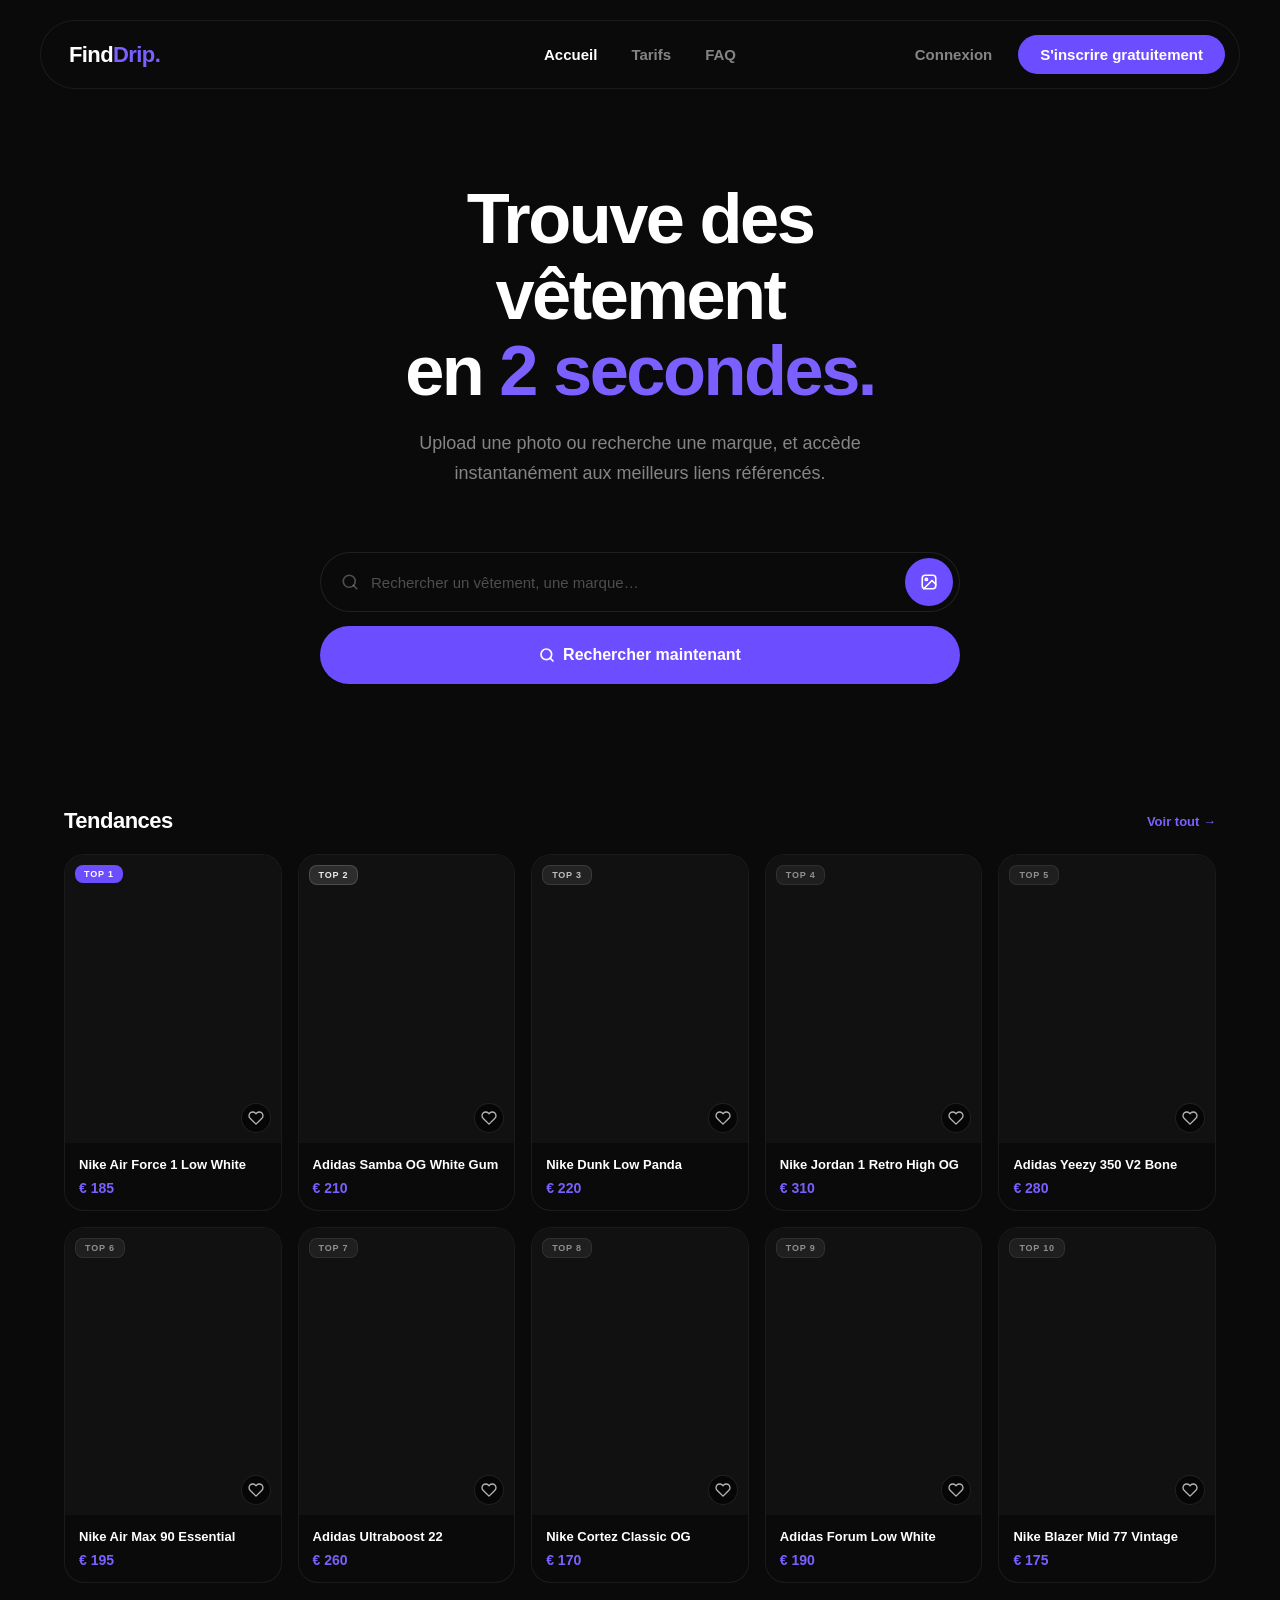
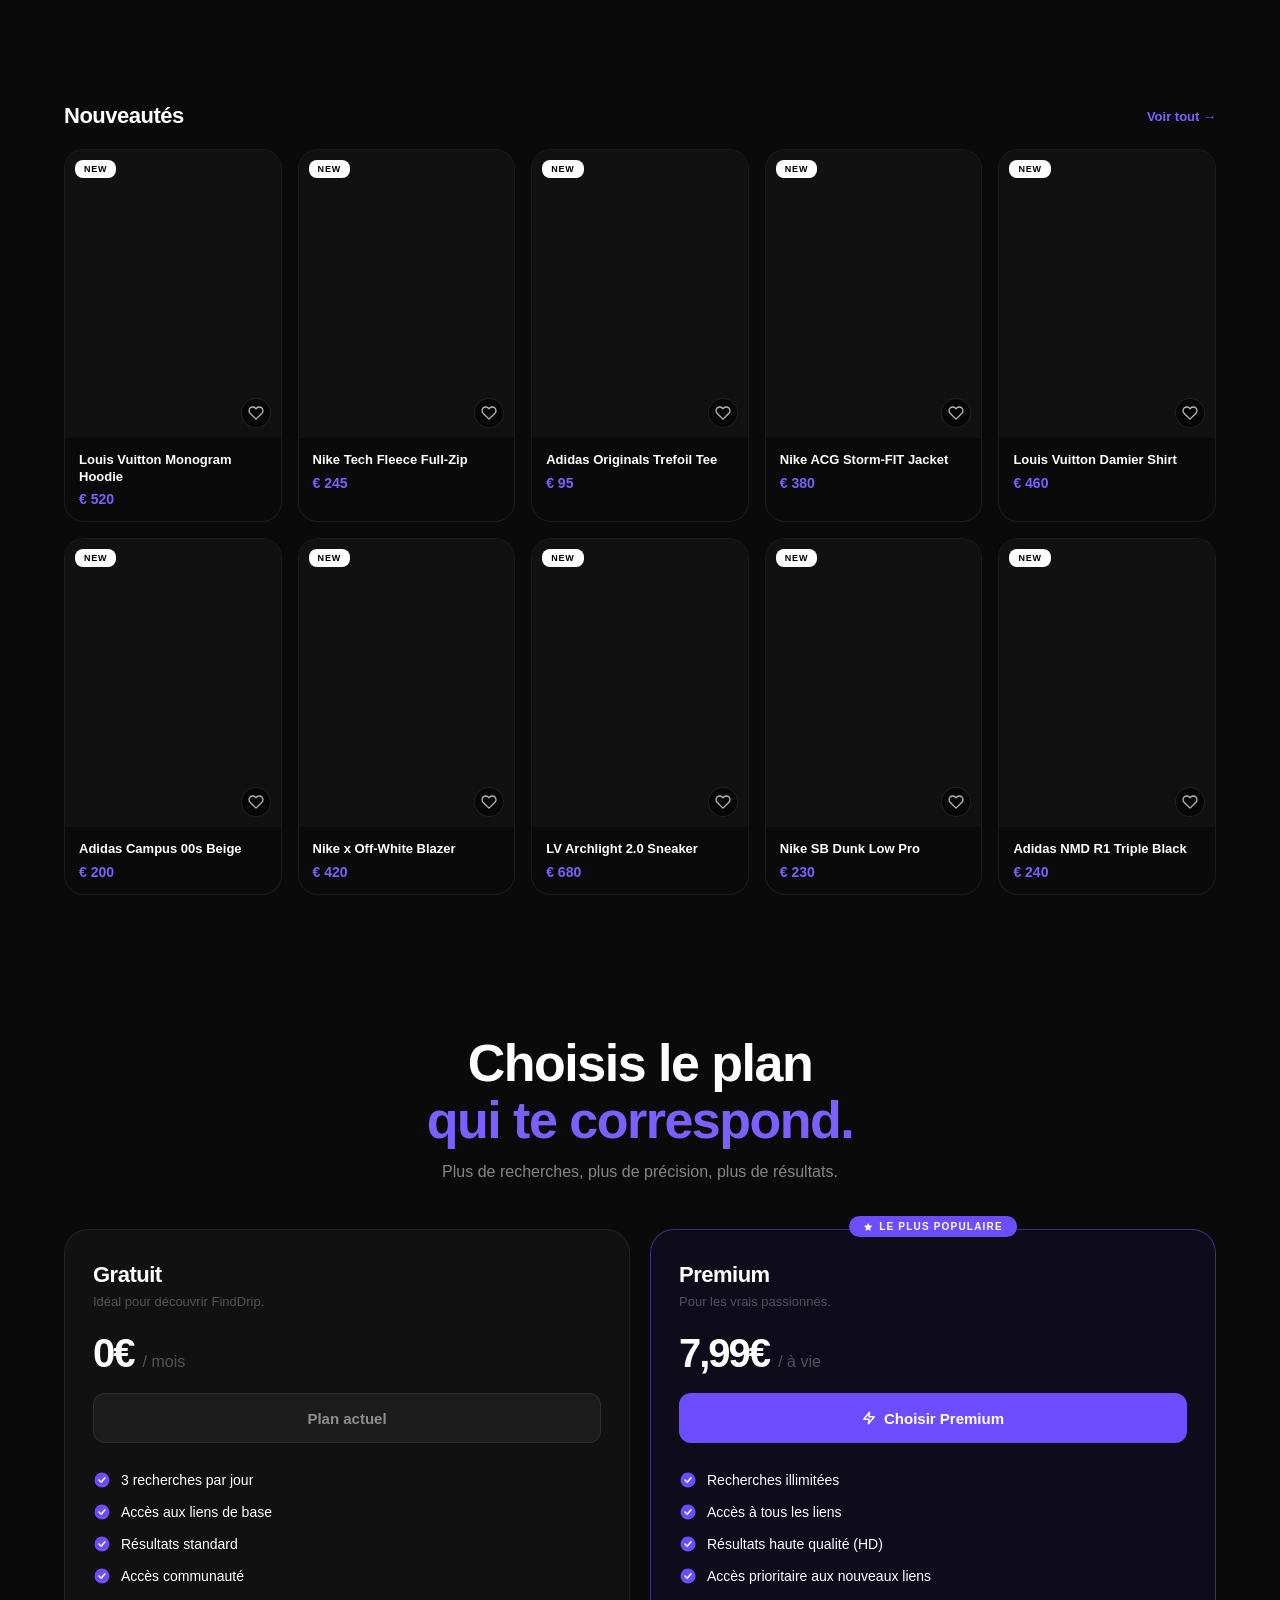
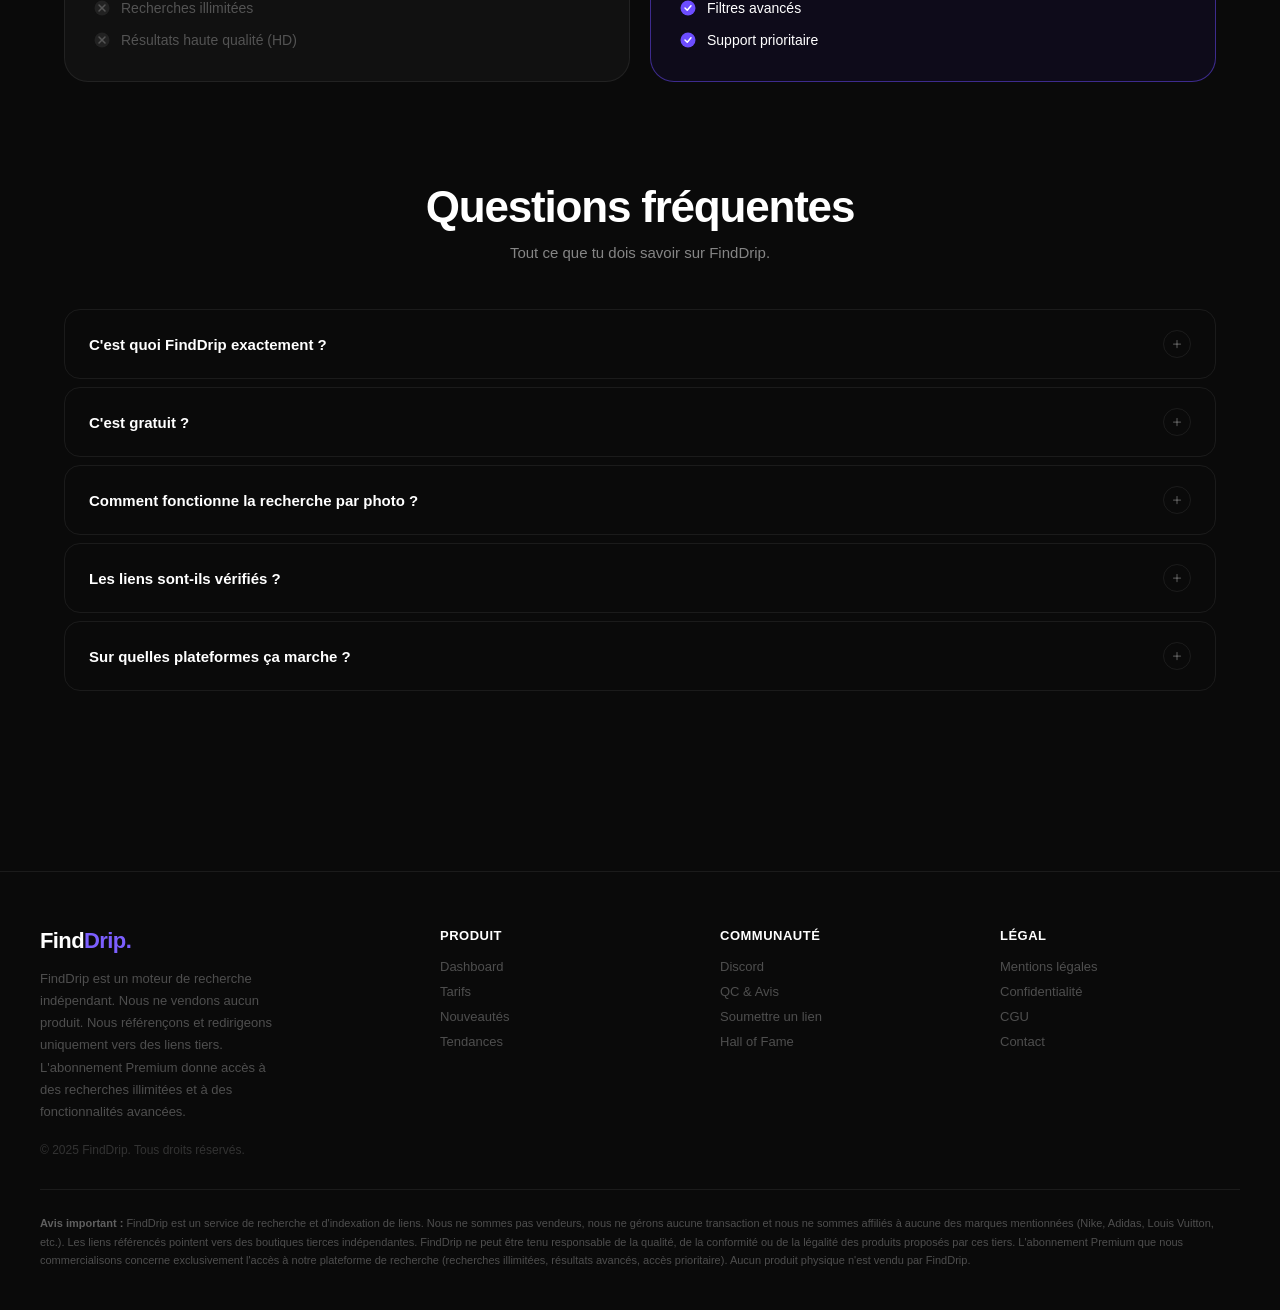
==== index.html @ faa0e325 "Initial commit" ====
<!DOCTYPE html>
<html lang="fr">
<head>
  <meta charset="UTF-8" />
  <meta name="viewport" content="width=device-width, initial-scale=1.0, maximum-scale=1.0" />
  <title>FindDrip — Trouve n'importe quel vêtement</title>
  <link rel="preconnect" href="https://fonts.googleapis.com" />
  <link rel="preconnect" href="https://fonts.gstatic.com" crossorigin />
  <link href="https://api.fontshare.com/v2/css?f[]=satoshi@300,400,500,700,900&display=swap" rel="stylesheet" />
  <link rel="stylesheet" href="style.css" />
</head>
<body>

        <!-- HEADER -->
        <header class="header">
          <div class="header-pill">
            <a href="index.html" class="logo">
              <span class="logo-find">Find</span><span class="logo-drip">Drip.</span>
            </a>
            <nav class="header-nav">
              <a href="index.html" class="header-link active">Accueil</a>
              <a href="#tarifs" class="header-link">Tarifs</a>
              <a href="#faq" class="header-link">FAQ</a>
            </nav>
            <div class="header-actions">
              <a href="#" class="header-login">Connexion</a>
              <a href="#" class="header-cta">S'inscrire gratuitement</a>
            </div>
            <button class="menu-btn" aria-label="Menu" id="menuBtn">
              <span></span><span></span><span></span>
            </button>
          </div>
        </header>

        <!-- MENU MOBILE -->
        <div class="mobile-menu" id="mobileMenu">
          <nav class="mobile-menu-nav">
            <a href="index.html" class="mobile-menu-link active">Accueil</a>
            <a href="#tarifs" class="mobile-menu-link">Tarifs</a>
            <a href="#faq" class="mobile-menu-link">FAQ</a>
          </nav>
          <div class="mobile-menu-actions">
            <a href="#" class="mobile-menu-login">Connexion</a>
            <a href="#" class="mobile-menu-cta">S'inscrire gratuitement</a>
          </div>
        </div>

        <!-- SCROLL CONTENT -->
        <main class="scroll-area">

          <!-- HERO -->
          <section class="hero">
            <h1 class="hero-title">
              Trouve des vêtement<br>en <span class="purple-text">2 secondes.</span>
            </h1>
            <p class="hero-sub">
              Upload une photo ou recherche une marque, et accède instantanément aux meilleurs liens référencés.
            </p>
          </section>

          <!-- SEARCH AREA -->
          <section class="search-section">
            <div class="search-bar-wrap">
              <svg class="search-icon" width="18" height="18" viewBox="0 0 24 24" fill="none" stroke="currentColor" stroke-width="2.2" stroke-linecap="round" stroke-linejoin="round"><circle cx="11" cy="11" r="8"/><line x1="21" y1="21" x2="16.65" y2="16.65"/></svg>
              <input class="search-input" type="text" placeholder="Rechercher un vêtement, une marque…" aria-label="Rechercher" />
              <input type="file" id="photoInput" accept="image/*" style="display:none" />
              <button class="upload-btn" aria-label="Upload photo" id="uploadBtn">
                <svg width="18" height="18" viewBox="0 0 24 24" fill="none" stroke="currentColor" stroke-width="2.2" stroke-linecap="round" stroke-linejoin="round"><rect x="3" y="3" width="18" height="18" rx="4"/><circle cx="8.5" cy="8.5" r="1.5"/><polyline points="21 15 16 10 5 21"/></svg>
              </button>
            </div>
            <button class="cta-btn">
              <svg width="16" height="16" viewBox="0 0 24 24" fill="none" stroke="currentColor" stroke-width="2.5" stroke-linecap="round" stroke-linejoin="round" style="margin-right:8px"><circle cx="11" cy="11" r="8"/><line x1="21" y1="21" x2="16.65" y2="16.65"/></svg>
              Rechercher maintenant
            </button>
          </section>



          <!-- TRENDING -->
          <section class="trending-section">
            <div class="trending-header">
              <h2 class="section-title">Tendances</h2>
              <a href="#" class="see-all">Voir tout →</a>
            </div>
            <div class="trending-cards">

              <div class="product-card">
                <div class="product-img-wrap">
                  <div class="rank-badge rank-1">TOP 1</div>
                  <div class="product-img" style="background-image:url('https://images.unsplash.com/photo-1542291026-7eec264c27ff?w=400&q=80')"></div>
                  <button class="fav-btn" aria-label="Favori"><svg width="16" height="16" viewBox="0 0 24 24" fill="none" stroke="currentColor" stroke-width="2" stroke-linecap="round" stroke-linejoin="round"><path d="M20.84 4.61a5.5 5.5 0 0 0-7.78 0L12 5.67l-1.06-1.06a5.5 5.5 0 0 0-7.78 7.78l1.06 1.06L12 21.23l7.78-7.78 1.06-1.06a5.5 5.5 0 0 0 0-7.78z"/></svg></button>
                </div>
                <div class="product-info"><span class="product-name">Nike Air Force 1 Low White</span><span class="product-price">€ 185</span></div>
              </div>

              <div class="product-card">
                <div class="product-img-wrap">
                  <div class="rank-badge rank-2">TOP 2</div>
                  <div class="product-img" style="background-image:url('https://images.unsplash.com/photo-1608231387042-66d1773070a5?w=400&q=80')"></div>
                  <button class="fav-btn" aria-label="Favori"><svg width="16" height="16" viewBox="0 0 24 24" fill="none" stroke="currentColor" stroke-width="2" stroke-linecap="round" stroke-linejoin="round"><path d="M20.84 4.61a5.5 5.5 0 0 0-7.78 0L12 5.67l-1.06-1.06a5.5 5.5 0 0 0-7.78 7.78l1.06 1.06L12 21.23l7.78-7.78 1.06-1.06a5.5 5.5 0 0 0 0-7.78z"/></svg></button>
                </div>
                <div class="product-info"><span class="product-name">Adidas Samba OG White Gum</span><span class="product-price">€ 210</span></div>
              </div>

              <div class="product-card">
                <div class="product-img-wrap">
                  <div class="rank-badge rank-3">TOP 3</div>
                  <div class="product-img" style="background-image:url('https://images.unsplash.com/photo-1595950653106-6c9ebd614d3a?w=400&q=80')"></div>
                  <button class="fav-btn" aria-label="Favori"><svg width="16" height="16" viewBox="0 0 24 24" fill="none" stroke="currentColor" stroke-width="2" stroke-linecap="round" stroke-linejoin="round"><path d="M20.84 4.61a5.5 5.5 0 0 0-7.78 0L12 5.67l-1.06-1.06a5.5 5.5 0 0 0-7.78 7.78l1.06 1.06L12 21.23l7.78-7.78 1.06-1.06a5.5 5.5 0 0 0 0-7.78z"/></svg></button>
                </div>
                <div class="product-info"><span class="product-name">Nike Dunk Low Panda</span><span class="product-price">€ 220</span></div>
              </div>

              <div class="product-card">
                <div class="product-img-wrap">
                  <div class="rank-badge" style="background:rgba(255,255,255,0.06);color:rgba(255,255,255,0.5);border:1px solid rgba(255,255,255,0.08)">TOP 4</div>
                  <div class="product-img" style="background-image:url('https://images.unsplash.com/photo-1556906781-9a414e2a9c86?w=400&q=80')"></div>
                  <button class="fav-btn" aria-label="Favori"><svg width="16" height="16" viewBox="0 0 24 24" fill="none" stroke="currentColor" stroke-width="2" stroke-linecap="round" stroke-linejoin="round"><path d="M20.84 4.61a5.5 5.5 0 0 0-7.78 0L12 5.67l-1.06-1.06a5.5 5.5 0 0 0-7.78 7.78l1.06 1.06L12 21.23l7.78-7.78 1.06-1.06a5.5 5.5 0 0 0 0-7.78z"/></svg></button>
                </div>
                <div class="product-info"><span class="product-name">Nike Jordan 1 Retro High OG</span><span class="product-price">€ 310</span></div>
              </div>

              <div class="product-card">
                <div class="product-img-wrap">
                  <div class="rank-badge" style="background:rgba(255,255,255,0.06);color:rgba(255,255,255,0.5);border:1px solid rgba(255,255,255,0.08)">TOP 5</div>
                  <div class="product-img" style="background-image:url('https://images.unsplash.com/photo-1600269452121-4f2416e55c28?w=400&q=80')"></div>
                  <button class="fav-btn" aria-label="Favori"><svg width="16" height="16" viewBox="0 0 24 24" fill="none" stroke="currentColor" stroke-width="2" stroke-linecap="round" stroke-linejoin="round"><path d="M20.84 4.61a5.5 5.5 0 0 0-7.78 0L12 5.67l-1.06-1.06a5.5 5.5 0 0 0-7.78 7.78l1.06 1.06L12 21.23l7.78-7.78 1.06-1.06a5.5 5.5 0 0 0 0-7.78z"/></svg></button>
                </div>
                <div class="product-info"><span class="product-name">Adidas Yeezy 350 V2 Bone</span><span class="product-price">€ 280</span></div>
              </div>

              <div class="product-card">
                <div class="product-img-wrap">
                  <div class="rank-badge" style="background:rgba(255,255,255,0.06);color:rgba(255,255,255,0.5);border:1px solid rgba(255,255,255,0.08)">TOP 6</div>
                  <div class="product-img" style="background-image:url('https://images.unsplash.com/photo-1491553895911-0055eca6402d?w=400&q=80')"></div>
                  <button class="fav-btn" aria-label="Favori"><svg width="16" height="16" viewBox="0 0 24 24" fill="none" stroke="currentColor" stroke-width="2" stroke-linecap="round" stroke-linejoin="round"><path d="M20.84 4.61a5.5 5.5 0 0 0-7.78 0L12 5.67l-1.06-1.06a5.5 5.5 0 0 0-7.78 7.78l1.06 1.06L12 21.23l7.78-7.78 1.06-1.06a5.5 5.5 0 0 0 0-7.78z"/></svg></button>
                </div>
                <div class="product-info"><span class="product-name">Nike Air Max 90 Essential</span><span class="product-price">€ 195</span></div>
              </div>

              <div class="product-card">
                <div class="product-img-wrap">
                  <div class="rank-badge" style="background:rgba(255,255,255,0.06);color:rgba(255,255,255,0.5);border:1px solid rgba(255,255,255,0.08)">TOP 7</div>
                  <div class="product-img" style="background-image:url('https://images.unsplash.com/photo-1603808033192-082d6919d3e1?w=400&q=80')"></div>
                  <button class="fav-btn" aria-label="Favori"><svg width="16" height="16" viewBox="0 0 24 24" fill="none" stroke="currentColor" stroke-width="2" stroke-linecap="round" stroke-linejoin="round"><path d="M20.84 4.61a5.5 5.5 0 0 0-7.78 0L12 5.67l-1.06-1.06a5.5 5.5 0 0 0-7.78 7.78l1.06 1.06L12 21.23l7.78-7.78 1.06-1.06a5.5 5.5 0 0 0 0-7.78z"/></svg></button>
                </div>
                <div class="product-info"><span class="product-name">Adidas Ultraboost 22</span><span class="product-price">€ 260</span></div>
              </div>

              <div class="product-card">
                <div class="product-img-wrap">
                  <div class="rank-badge" style="background:rgba(255,255,255,0.06);color:rgba(255,255,255,0.5);border:1px solid rgba(255,255,255,0.08)">TOP 8</div>
                  <div class="product-img" style="background-image:url('https://images.unsplash.com/photo-1552346154-21d32810aba3?w=400&q=80')"></div>
                  <button class="fav-btn" aria-label="Favori"><svg width="16" height="16" viewBox="0 0 24 24" fill="none" stroke="currentColor" stroke-width="2" stroke-linecap="round" stroke-linejoin="round"><path d="M20.84 4.61a5.5 5.5 0 0 0-7.78 0L12 5.67l-1.06-1.06a5.5 5.5 0 0 0-7.78 7.78l1.06 1.06L12 21.23l7.78-7.78 1.06-1.06a5.5 5.5 0 0 0 0-7.78z"/></svg></button>
                </div>
                <div class="product-info"><span class="product-name">Nike Cortez Classic OG</span><span class="product-price">€ 170</span></div>
              </div>

              <div class="product-card">
                <div class="product-img-wrap">
                  <div class="rank-badge" style="background:rgba(255,255,255,0.06);color:rgba(255,255,255,0.5);border:1px solid rgba(255,255,255,0.08)">TOP 9</div>
                  <div class="product-img" style="background-image:url('https://images.unsplash.com/photo-1539185441755-769473a23570?w=400&q=80')"></div>
                  <button class="fav-btn" aria-label="Favori"><svg width="16" height="16" viewBox="0 0 24 24" fill="none" stroke="currentColor" stroke-width="2" stroke-linecap="round" stroke-linejoin="round"><path d="M20.84 4.61a5.5 5.5 0 0 0-7.78 0L12 5.67l-1.06-1.06a5.5 5.5 0 0 0-7.78 7.78l1.06 1.06L12 21.23l7.78-7.78 1.06-1.06a5.5 5.5 0 0 0 0-7.78z"/></svg></button>
                </div>
                <div class="product-info"><span class="product-name">Adidas Forum Low White</span><span class="product-price">€ 190</span></div>
              </div>

              <div class="product-card">
                <div class="product-img-wrap">
                  <div class="rank-badge" style="background:rgba(255,255,255,0.06);color:rgba(255,255,255,0.5);border:1px solid rgba(255,255,255,0.08)">TOP 10</div>
                  <div class="product-img" style="background-image:url('https://images.unsplash.com/photo-1584735175315-9d5df23be620?w=400&q=80')"></div>
                  <button class="fav-btn" aria-label="Favori"><svg width="16" height="16" viewBox="0 0 24 24" fill="none" stroke="currentColor" stroke-width="2" stroke-linecap="round" stroke-linejoin="round"><path d="M20.84 4.61a5.5 5.5 0 0 0-7.78 0L12 5.67l-1.06-1.06a5.5 5.5 0 0 0-7.78 7.78l1.06 1.06L12 21.23l7.78-7.78 1.06-1.06a5.5 5.5 0 0 0 0-7.78z"/></svg></button>
                </div>
                <div class="product-info"><span class="product-name">Nike Blazer Mid 77 Vintage</span><span class="product-price">€ 175</span></div>
              </div>

            </div>
          </section>

          <!-- NOUVEAUTÉS -->
          <section class="nouveautes-section">
            <div class="trending-header">
              <h2 class="section-title">Nouveautés</h2>
              <a href="#" class="see-all">Voir tout →</a>
            </div>
            <div class="nouveautes-grid">

              <div class="product-card">
                <div class="product-img-wrap">
                  <div class="new-badge">NEW</div>
                  <div class="product-img" style="background-image:url('https://images.unsplash.com/photo-1556821840-3a63f15732ce?w=400&q=80')"></div>
                  <button class="fav-btn" aria-label="Favori"><svg width="16" height="16" viewBox="0 0 24 24" fill="none" stroke="currentColor" stroke-width="2" stroke-linecap="round" stroke-linejoin="round"><path d="M20.84 4.61a5.5 5.5 0 0 0-7.78 0L12 5.67l-1.06-1.06a5.5 5.5 0 0 0-7.78 7.78l1.06 1.06L12 21.23l7.78-7.78 1.06-1.06a5.5 5.5 0 0 0 0-7.78z"/></svg></button>
                </div>
                <div class="product-info"><span class="product-name">Louis Vuitton Monogram Hoodie</span><span class="product-price">€ 520</span></div>
              </div>

              <div class="product-card">
                <div class="product-img-wrap">
                  <div class="new-badge">NEW</div>
                  <div class="product-img" style="background-image:url('https://images.unsplash.com/photo-1611911813383-67769b37a149?w=400&q=80')"></div>
                  <button class="fav-btn" aria-label="Favori"><svg width="16" height="16" viewBox="0 0 24 24" fill="none" stroke="currentColor" stroke-width="2" stroke-linecap="round" stroke-linejoin="round"><path d="M20.84 4.61a5.5 5.5 0 0 0-7.78 0L12 5.67l-1.06-1.06a5.5 5.5 0 0 0-7.78 7.78l1.06 1.06L12 21.23l7.78-7.78 1.06-1.06a5.5 5.5 0 0 0 0-7.78z"/></svg></button>
                </div>
                <div class="product-info"><span class="product-name">Nike Tech Fleece Full-Zip</span><span class="product-price">€ 245</span></div>
              </div>

              <div class="product-card">
                <div class="product-img-wrap">
                  <div class="new-badge">NEW</div>
                  <div class="product-img" style="background-image:url('https://images.unsplash.com/photo-1624378439575-d8705ad7ae80?w=400&q=80')"></div>
                  <button class="fav-btn" aria-label="Favori"><svg width="16" height="16" viewBox="0 0 24 24" fill="none" stroke="currentColor" stroke-width="2" stroke-linecap="round" stroke-linejoin="round"><path d="M20.84 4.61a5.5 5.5 0 0 0-7.78 0L12 5.67l-1.06-1.06a5.5 5.5 0 0 0-7.78 7.78l1.06 1.06L12 21.23l7.78-7.78 1.06-1.06a5.5 5.5 0 0 0 0-7.78z"/></svg></button>
                </div>
                <div class="product-info"><span class="product-name">Adidas Originals Trefoil Tee</span><span class="product-price">€ 95</span></div>
              </div>

              <div class="product-card">
                <div class="product-img-wrap">
                  <div class="new-badge">NEW</div>
                  <div class="product-img" style="background-image:url('https://images.unsplash.com/photo-1591047139829-d91aecb6caea?w=400&q=80')"></div>
                  <button class="fav-btn" aria-label="Favori"><svg width="16" height="16" viewBox="0 0 24 24" fill="none" stroke="currentColor" stroke-width="2" stroke-linecap="round" stroke-linejoin="round"><path d="M20.84 4.61a5.5 5.5 0 0 0-7.78 0L12 5.67l-1.06-1.06a5.5 5.5 0 0 0-7.78 7.78l1.06 1.06L12 21.23l7.78-7.78 1.06-1.06a5.5 5.5 0 0 0 0-7.78z"/></svg></button>
                </div>
                <div class="product-info"><span class="product-name">Nike ACG Storm-FIT Jacket</span><span class="product-price">€ 380</span></div>
              </div>

              <div class="product-card">
                <div class="product-img-wrap">
                  <div class="new-badge">NEW</div>
                  <div class="product-img" style="background-image:url('https://images.unsplash.com/photo-1523381210434-271e8be1f52b?w=400&q=80')"></div>
                  <button class="fav-btn" aria-label="Favori"><svg width="16" height="16" viewBox="0 0 24 24" fill="none" stroke="currentColor" stroke-width="2" stroke-linecap="round" stroke-linejoin="round"><path d="M20.84 4.61a5.5 5.5 0 0 0-7.78 0L12 5.67l-1.06-1.06a5.5 5.5 0 0 0-7.78 7.78l1.06 1.06L12 21.23l7.78-7.78 1.06-1.06a5.5 5.5 0 0 0 0-7.78z"/></svg></button>
                </div>
                <div class="product-info"><span class="product-name">Louis Vuitton Damier Shirt</span><span class="product-price">€ 460</span></div>
              </div>

              <div class="product-card">
                <div class="product-img-wrap">
                  <div class="new-badge">NEW</div>
                  <div class="product-img" style="background-image:url('https://images.unsplash.com/photo-1503341504253-dff4815485f1?w=400&q=80')"></div>
                  <button class="fav-btn" aria-label="Favori"><svg width="16" height="16" viewBox="0 0 24 24" fill="none" stroke="currentColor" stroke-width="2" stroke-linecap="round" stroke-linejoin="round"><path d="M20.84 4.61a5.5 5.5 0 0 0-7.78 0L12 5.67l-1.06-1.06a5.5 5.5 0 0 0-7.78 7.78l1.06 1.06L12 21.23l7.78-7.78 1.06-1.06a5.5 5.5 0 0 0 0-7.78z"/></svg></button>
                </div>
                <div class="product-info"><span class="product-name">Adidas Campus 00s Beige</span><span class="product-price">€ 200</span></div>
              </div>

              <div class="product-card">
                <div class="product-img-wrap">
                  <div class="new-badge">NEW</div>
                  <div class="product-img" style="background-image:url('https://images.unsplash.com/photo-1548036328-c9fa89d128fa?w=400&q=80')"></div>
                  <button class="fav-btn" aria-label="Favori"><svg width="16" height="16" viewBox="0 0 24 24" fill="none" stroke="currentColor" stroke-width="2" stroke-linecap="round" stroke-linejoin="round"><path d="M20.84 4.61a5.5 5.5 0 0 0-7.78 0L12 5.67l-1.06-1.06a5.5 5.5 0 0 0-7.78 7.78l1.06 1.06L12 21.23l7.78-7.78 1.06-1.06a5.5 5.5 0 0 0 0-7.78z"/></svg></button>
                </div>
                <div class="product-info"><span class="product-name">Nike x Off-White Blazer</span><span class="product-price">€ 420</span></div>
              </div>

              <div class="product-card">
                <div class="product-img-wrap">
                  <div class="new-badge">NEW</div>
                  <div class="product-img" style="background-image:url('https://images.unsplash.com/photo-1558618666-fcd25c85cd64?w=400&q=80')"></div>
                  <button class="fav-btn" aria-label="Favori"><svg width="16" height="16" viewBox="0 0 24 24" fill="none" stroke="currentColor" stroke-width="2" stroke-linecap="round" stroke-linejoin="round"><path d="M20.84 4.61a5.5 5.5 0 0 0-7.78 0L12 5.67l-1.06-1.06a5.5 5.5 0 0 0-7.78 7.78l1.06 1.06L12 21.23l7.78-7.78 1.06-1.06a5.5 5.5 0 0 0 0-7.78z"/></svg></button>
                </div>
                <div class="product-info"><span class="product-name">LV Archlight 2.0 Sneaker</span><span class="product-price">€ 680</span></div>
              </div>

              <div class="product-card">
                <div class="product-img-wrap">
                  <div class="new-badge">NEW</div>
                  <div class="product-img" style="background-image:url('https://images.unsplash.com/photo-1542291026-7eec264c27ff?w=400&q=80')"></div>
                  <button class="fav-btn" aria-label="Favori"><svg width="16" height="16" viewBox="0 0 24 24" fill="none" stroke="currentColor" stroke-width="2" stroke-linecap="round" stroke-linejoin="round"><path d="M20.84 4.61a5.5 5.5 0 0 0-7.78 0L12 5.67l-1.06-1.06a5.5 5.5 0 0 0-7.78 7.78l1.06 1.06L12 21.23l7.78-7.78 1.06-1.06a5.5 5.5 0 0 0 0-7.78z"/></svg></button>
                </div>
                <div class="product-info"><span class="product-name">Nike SB Dunk Low Pro</span><span class="product-price">€ 230</span></div>
              </div>

              <div class="product-card">
                <div class="product-img-wrap">
                  <div class="new-badge">NEW</div>
                  <div class="product-img" style="background-image:url('https://images.unsplash.com/photo-1556906781-9a414e2a9c86?w=400&q=80')"></div>
                  <button class="fav-btn" aria-label="Favori"><svg width="16" height="16" viewBox="0 0 24 24" fill="none" stroke="currentColor" stroke-width="2" stroke-linecap="round" stroke-linejoin="round"><path d="M20.84 4.61a5.5 5.5 0 0 0-7.78 0L12 5.67l-1.06-1.06a5.5 5.5 0 0 0-7.78 7.78l1.06 1.06L12 21.23l7.78-7.78 1.06-1.06a5.5 5.5 0 0 0 0-7.78z"/></svg></button>
                </div>
                <div class="product-info"><span class="product-name">Adidas NMD R1 Triple Black</span><span class="product-price">€ 240</span></div>
              </div>

            </div>
          </section>

          <!-- PRICING -->
          <section class="pricing-section" id="tarifs">
            <div class="pricing-header">
              <h2 class="pricing-title">Choisis le plan<br><span class="purple-text">qui te correspond.</span></h2>
              <p class="pricing-sub">Plus de recherches, plus de précision, plus de résultats.</p>
            </div>
            <div class="pricing-grid">

              <!-- GRATUIT -->
              <div class="pricing-card">
                <div class="plan-name">Gratuit</div>
                <div class="plan-desc">Idéal pour découvrir FindDrip.</div>
                <div class="plan-price">0€ <span class="plan-period">/ mois</span></div>
                <button class="plan-btn-free">Plan actuel</button>
                <ul class="plan-features">
                  <li class="feat-on">
                    <svg width="18" height="18" viewBox="0 0 24 24" fill="none"><circle cx="12" cy="12" r="10" fill="#6C4DFF"/><polyline points="8 12 11 15 16 9" stroke="#fff" stroke-width="2" stroke-linecap="round" stroke-linejoin="round"/></svg>
                    3 recherches par jour
                  </li>
                  <li class="feat-on">
                    <svg width="18" height="18" viewBox="0 0 24 24" fill="none"><circle cx="12" cy="12" r="10" fill="#6C4DFF"/><polyline points="8 12 11 15 16 9" stroke="#fff" stroke-width="2" stroke-linecap="round" stroke-linejoin="round"/></svg>
                    Accès aux liens de base
                  </li>
                  <li class="feat-on">
                    <svg width="18" height="18" viewBox="0 0 24 24" fill="none"><circle cx="12" cy="12" r="10" fill="#6C4DFF"/><polyline points="8 12 11 15 16 9" stroke="#fff" stroke-width="2" stroke-linecap="round" stroke-linejoin="round"/></svg>
                    Résultats standard
                  </li>
                  <li class="feat-on">
                    <svg width="18" height="18" viewBox="0 0 24 24" fill="none"><circle cx="12" cy="12" r="10" fill="#6C4DFF"/><polyline points="8 12 11 15 16 9" stroke="#fff" stroke-width="2" stroke-linecap="round" stroke-linejoin="round"/></svg>
                    Accès communauté
                  </li>
                  <li class="feat-off">
                    <svg width="18" height="18" viewBox="0 0 24 24" fill="none"><circle cx="12" cy="12" r="10" fill="#222"/><line x1="8" y1="8" x2="16" y2="16" stroke="#555" stroke-width="2" stroke-linecap="round"/><line x1="16" y1="8" x2="8" y2="16" stroke="#555" stroke-width="2" stroke-linecap="round"/></svg>
                    Recherches illimitées
                  </li>
                  <li class="feat-off">
                    <svg width="18" height="18" viewBox="0 0 24 24" fill="none"><circle cx="12" cy="12" r="10" fill="#222"/><line x1="8" y1="8" x2="16" y2="16" stroke="#555" stroke-width="2" stroke-linecap="round"/><line x1="16" y1="8" x2="8" y2="16" stroke="#555" stroke-width="2" stroke-linecap="round"/></svg>
                    Résultats haute qualité (HD)
                  </li>
                </ul>
              </div>

              <!-- PREMIUM -->
              <div class="pricing-card pricing-card-premium">
                <div class="plan-popular">
                  <svg width="10" height="10" viewBox="0 0 24 24" fill="currentColor"><polygon points="12 2 15.09 8.26 22 9.27 17 14.14 18.18 21.02 12 17.77 5.82 21.02 7 14.14 2 9.27 8.91 8.26 12 2"/></svg>
                  LE PLUS POPULAIRE
                </div>
                <div class="plan-name purple-text">Premium</div>
                <div class="plan-desc">Pour les vrais passionnés.</div>
                <div class="plan-price purple-text">7,99€ <span class="plan-period">/ à vie</span></div>
                <button class="plan-btn-premium">
                  <svg width="14" height="14" viewBox="0 0 24 24" fill="none" stroke="currentColor" stroke-width="2.5" stroke-linecap="round" stroke-linejoin="round"><polygon points="13 2 3 14 12 14 11 22 21 10 12 10 13 2"/></svg>
                  Choisir Premium
                </button>
                <ul class="plan-features">
                  <li class="feat-on">
                    <svg width="18" height="18" viewBox="0 0 24 24" fill="none"><circle cx="12" cy="12" r="10" fill="#6C4DFF"/><polyline points="8 12 11 15 16 9" stroke="#fff" stroke-width="2" stroke-linecap="round" stroke-linejoin="round"/></svg>
                    Recherches illimitées
                  </li>
                  <li class="feat-on">
                    <svg width="18" height="18" viewBox="0 0 24 24" fill="none"><circle cx="12" cy="12" r="10" fill="#6C4DFF"/><polyline points="8 12 11 15 16 9" stroke="#fff" stroke-width="2" stroke-linecap="round" stroke-linejoin="round"/></svg>
                    Accès à tous les liens
                  </li>
                  <li class="feat-on">
                    <svg width="18" height="18" viewBox="0 0 24 24" fill="none"><circle cx="12" cy="12" r="10" fill="#6C4DFF"/><polyline points="8 12 11 15 16 9" stroke="#fff" stroke-width="2" stroke-linecap="round" stroke-linejoin="round"/></svg>
                    Résultats haute qualité (HD)
                  </li>
                  <li class="feat-on">
                    <svg width="18" height="18" viewBox="0 0 24 24" fill="none"><circle cx="12" cy="12" r="10" fill="#6C4DFF"/><polyline points="8 12 11 15 16 9" stroke="#fff" stroke-width="2" stroke-linecap="round" stroke-linejoin="round"/></svg>
                    Accès prioritaire aux nouveaux liens
                  </li>
                  <li class="feat-on">
                    <svg width="18" height="18" viewBox="0 0 24 24" fill="none"><circle cx="12" cy="12" r="10" fill="#6C4DFF"/><polyline points="8 12 11 15 16 9" stroke="#fff" stroke-width="2" stroke-linecap="round" stroke-linejoin="round"/></svg>
                    Filtres avancés
                  </li>
                  <li class="feat-on">
                    <svg width="18" height="18" viewBox="0 0 24 24" fill="none"><circle cx="12" cy="12" r="10" fill="#6C4DFF"/><polyline points="8 12 11 15 16 9" stroke="#fff" stroke-width="2" stroke-linecap="round" stroke-linejoin="round"/></svg>
                    Support prioritaire
                  </li>
                </ul>
              </div>

            </div>
          </section>

          <!-- FAQ -->
          <section class="faq-section" id="faq">
            <div class="faq-header">
              <h2 class="faq-title">Questions fréquentes</h2>
              <p class="faq-sub">Tout ce que tu dois savoir sur FindDrip.</p>
            </div>
            <div class="faq-list">

              <div class="faq-item">
                <div class="faq-question">
                  <span class="faq-question-text">C'est quoi FindDrip exactement ?</span>
                  <div class="faq-icon">
                    <svg width="12" height="12" viewBox="0 0 24 24" fill="none" stroke="currentColor" stroke-width="2.5" stroke-linecap="round" stroke-linejoin="round"><line x1="12" y1="5" x2="12" y2="19"/><line x1="5" y1="12" x2="19" y2="12"/></svg>
                  </div>
                </div>
                <div class="faq-answer">FindDrip est un moteur de recherche spécialisé pour trouver des vêtements sur les plateformes asiatiques comme Weidian, Taobao et 1688. Tu upload une photo ou tu tapes un nom, et on te sort instantanément les meilleurs liens référencés avec QC communautaire.</div>
              </div>

              <div class="faq-item">
                <div class="faq-question">
                  <span class="faq-question-text">C'est gratuit ?</span>
                  <div class="faq-icon">
                    <svg width="12" height="12" viewBox="0 0 24 24" fill="none" stroke="currentColor" stroke-width="2.5" stroke-linecap="round" stroke-linejoin="round"><line x1="12" y1="5" x2="12" y2="19"/><line x1="5" y1="12" x2="19" y2="12"/></svg>
                  </div>
                </div>
                <div class="faq-answer">Oui, le plan gratuit te donne accès à 3 recherches par jour. Pour des recherches illimitées, l'accès aux QC avancés et aux alertes de nouveautés, passe au plan Premium.</div>
              </div>

              <div class="faq-item">
                <div class="faq-question">
                  <span class="faq-question-text">Comment fonctionne la recherche par photo ?</span>
                  <div class="faq-icon">
                    <svg width="12" height="12" viewBox="0 0 24 24" fill="none" stroke="currentColor" stroke-width="2.5" stroke-linecap="round" stroke-linejoin="round"><line x1="12" y1="5" x2="12" y2="19"/><line x1="5" y1="12" x2="19" y2="12"/></svg>
                  </div>
                </div>
                <div class="faq-answer">Tu upload n'importe quelle photo d'un vêtement — screenshot Instagram, TikTok, ou photo IRL. Notre IA analyse la pièce et la fait correspondre aux références disponibles sur Weidian, Taobao et 1688 en quelques secondes.</div>
              </div>

              <div class="faq-item">
                <div class="faq-question">
                  <span class="faq-question-text">Les liens sont-ils vérifiés ?</span>
                  <div class="faq-icon">
                    <svg width="12" height="12" viewBox="0 0 24 24" fill="none" stroke="currentColor" stroke-width="2.5" stroke-linecap="round" stroke-linejoin="round"><line x1="12" y1="5" x2="12" y2="19"/><line x1="5" y1="12" x2="19" y2="12"/></svg>
                  </div>
                </div>
                <div class="faq-answer">Tous les liens sont vérifiés et notés par la communauté. On affiche le meilleur batch disponible avec les QC photos associés pour que tu puisses commander en confiance.</div>
              </div>

              <div class="faq-item">
                <div class="faq-question">
                  <span class="faq-question-text">Sur quelles plateformes ça marche ?</span>
                  <div class="faq-icon">
                    <svg width="12" height="12" viewBox="0 0 24 24" fill="none" stroke="currentColor" stroke-width="2.5" stroke-linecap="round" stroke-linejoin="round"><line x1="12" y1="5" x2="12" y2="19"/><line x1="5" y1="12" x2="19" y2="12"/></svg>
                  </div>
                </div>
                <div class="faq-answer">FindDrip référence des liens sur Weidian, Taobao et 1688. On couvre plus de 250 000 références et on met à jour la base en continu.</div>
              </div>

            </div>
          </section>

          <div class="bottom-spacer"></div>
        </main>

        <!-- FOOTER -->
        <footer class="footer">
          <div class="footer-inner">
            <div class="footer-brand">
              <a href="index.html" class="logo">
                <span class="logo-find">Find</span><span class="logo-drip">Drip.</span>
              </a>
              <p class="footer-desc">FindDrip est un moteur de recherche indépendant. Nous ne vendons aucun produit. Nous référençons et redirigeons uniquement vers des liens tiers. L'abonnement Premium donne accès à des recherches illimitées et à des fonctionnalités avancées.</p>
              <p class="footer-copy">© 2025 FindDrip. Tous droits réservés.</p>
            </div>
            <div class="footer-col">
              <h4>Produit</h4>
              <a href="dashboard/accueil.html">Dashboard</a>
              <a href="#tarifs">Tarifs</a>
              <a href="#">Nouveautés</a>
              <a href="#">Tendances</a>
            </div>
            <div class="footer-col">
              <h4>Communauté</h4>
              <a href="#">Discord</a>
              <a href="#">QC & Avis</a>
              <a href="#">Soumettre un lien</a>
              <a href="#">Hall of Fame</a>
            </div>
            <div class="footer-col">
              <h4>Légal</h4>
              <a href="#">Mentions légales</a>
              <a href="#">Confidentialité</a>
              <a href="#">CGU</a>
              <a href="#">Contact</a>
            </div>
          </div>

          <!-- DISCLAIMER -->
          <div class="footer-disclaimer">
            <p>
              <strong>Avis important :</strong> FindDrip est un service de recherche et d'indexation de liens. Nous ne sommes pas vendeurs, nous ne gérons aucune transaction et nous ne sommes affiliés à aucune des marques mentionnées (Nike, Adidas, Louis Vuitton, etc.). Les liens référencés pointent vers des boutiques tierces indépendantes. FindDrip ne peut être tenu responsable de la qualité, de la conformité ou de la légalité des produits proposés par ces tiers. L'abonnement Premium que nous commercialisons concerne exclusivement l'accès à notre plateforme de recherche (recherches illimitées, résultats avancés, accès prioritaire). Aucun produit physique n'est vendu par FindDrip.
            </p>
          </div>
        </footer>

        <!-- BOTTOM NAV -->
        <nav class="bottom-nav">
          <a href="index.html" class="nav-item active" aria-label="Accueil">
            <svg width="22" height="22" viewBox="0 0 24 24" fill="none" stroke="currentColor" stroke-width="2" stroke-linecap="round" stroke-linejoin="round"><path d="M3 9l9-7 9 7v11a2 2 0 0 1-2 2H5a2 2 0 0 1-2-2z"/><polyline points="9 22 9 12 15 12 15 22"/></svg>
            <span>Accueil</span>
          </a>
          <a href="pages/recherche.html" class="nav-item" aria-label="Rechercher">
            <svg width="22" height="22" viewBox="0 0 24 24" fill="none" stroke="currentColor" stroke-width="2" stroke-linecap="round" stroke-linejoin="round"><circle cx="11" cy="11" r="8"/><line x1="21" y1="21" x2="16.65" y2="16.65"/></svg>
            <span>Rechercher</span>
          </a>
          <a href="pages/favoris.html" class="nav-item" aria-label="Favoris">
            <svg width="22" height="22" viewBox="0 0 24 24" fill="none" stroke="currentColor" stroke-width="2" stroke-linecap="round" stroke-linejoin="round"><path d="M20.84 4.61a5.5 5.5 0 0 0-7.78 0L12 5.67l-1.06-1.06a5.5 5.5 0 0 0-7.78 7.78l1.06 1.06L12 21.23l7.78-7.78 1.06-1.06a5.5 5.5 0 0 0 0-7.78z"/></svg>
            <span>Favoris</span>
          </a>
          <a href="pages/profil.html" class="nav-item" aria-label="Profil">
            <svg width="22" height="22" viewBox="0 0 24 24" fill="none" stroke="currentColor" stroke-width="2" stroke-linecap="round" stroke-linejoin="round"><path d="M20 21v-2a4 4 0 0 0-4-4H8a4 4 0 0 0-4 4v2"/><circle cx="12" cy="7" r="4"/></svg>
            <span>Profil</span>
          </a>
        </nav>

  <script src="app.js"></script>
</body>
</html>
---- style.css ----
/* ── RESET & BASE ── */
*, *::before, *::after { box-sizing: border-box; margin: 0; padding: 0; }

:root {
  --purple: #6C4DFF;
  --purple-bright: #7C5FFF;
  --purple-dim: rgba(108, 77, 255, 0.18);
  --bg: #0a0a0a;
  --surface-2: #0a0a0a;
  --surface-3: #111111;
  --border: rgba(255,255,255,0.07);
  --text-primary: #FFFFFF;
  --text-secondary: rgba(255,255,255,0.5);
  --text-muted: rgba(255,255,255,0.28);
  --font: 'Satoshi', -apple-system, BlinkMacSystemFont, sans-serif;
  --content-max: 1200px;
  --content-pad: 24px;
}

html, body {
  background: #0a0a0a;
  min-height: 100vh;
  font-family: var(--font);
  color: var(--text-primary);
  overflow-x: hidden;
}

/* ═══════════════════════════════════
   HEADER
═══════════════════════════════════ */
.header {
  padding: 20px var(--content-pad);
  position: sticky;
  top: 0;
  z-index: 100;
  background: #0a0a0a;
}

.header-pill {
  display: flex;
  align-items: center;
  position: relative;
  max-width: var(--content-max);
  margin: 0 auto;
  background: #0a0a0a;
  border: 1px solid rgba(255,255,255,0.07);
  border-radius: 100px;
  padding: 14px 14px 14px 28px;
}

/* Logo */
.logo {
  font-size: 22px;
  font-weight: 900;
  letter-spacing: -0.6px;
  text-decoration: none;
  flex-shrink: 0;
}
.logo-find { color: var(--text-primary); }
.logo-drip { color: var(--purple-bright); }

/* Desktop nav links — parfaitement centré */
.header-nav {
  position: absolute;
  left: 50%;
  transform: translateX(-50%);
  display: flex;
  align-items: center;
  gap: 2px;
}
.header-link {
  color: var(--text-secondary);
  text-decoration: none;
  font-size: 15px;
  font-weight: 600;
  padding: 9px 16px;
  border-radius: 100px;
  transition: color 0.2s;
  white-space: nowrap;
}
.header-link:hover { color: var(--text-primary); }
.header-link.active { color: var(--text-primary); }

/* Desktop actions — right */
.header-actions {
  display: flex;
  align-items: center;
  gap: 8px;
  flex-shrink: 0;
  margin-left: auto;
}
.header-login {
  color: var(--text-secondary);
  text-decoration: none;
  font-size: 15px;
  font-weight: 600;
  padding: 10px 18px;
  border-radius: 100px;
  transition: color 0.2s;
  white-space: nowrap;
}
.header-login:hover { color: var(--text-primary); }

.header-cta {
  background: var(--purple);
  color: #fff;
  text-decoration: none;
  font-size: 15px;
  font-weight: 700;
  padding: 11px 22px;
  border-radius: 100px;
  transition: opacity 0.2s;
  white-space: nowrap;
}
.header-cta:hover { opacity: 0.85; }

/* Mobile burger — hidden on desktop */
.menu-btn {
  display: none;
  background: none;
  border: none;
  cursor: pointer;
  flex-direction: column;
  gap: 4.5px;
  padding: 6px;
  flex-shrink: 0;
  margin-left: auto;
}
.menu-btn span {
  display: block;
  height: 2px;
  background: var(--purple-bright);
  border-radius: 2px;
}
.menu-btn span:nth-child(1) { width: 22px; }
.menu-btn span:nth-child(2) { width: 22px; }
.menu-btn span:nth-child(3) { width: 14px; }

/* ═══════════════════════════════════
   CONTENT WRAPPER
═══════════════════════════════════ */
.scroll-area {
  max-width: var(--content-max);
  margin: 0 auto;
  padding: 0 var(--content-pad) 80px;
  width: 100%;
}

/* ═══════════════════════════════════
   HERO
═══════════════════════════════════ */
.hero {
  padding: 72px 0 32px;
  display: flex;
  flex-direction: column;
  align-items: center;
  text-align: center;
}

.badge {
  display: inline-flex;
  align-items: center;
  gap: 7px;
  background: var(--purple-dim);
  border: 1px solid rgba(108,77,255,0.3);
  color: var(--purple-bright);
  font-size: 11px;
  font-weight: 700;
  letter-spacing: 1.4px;
  padding: 7px 16px;
  border-radius: 20px;
  margin-bottom: 28px;
  text-transform: uppercase;
}

.hero-title {
  font-size: clamp(38px, 5.5vw, 72px);
  font-weight: 900;
  line-height: 1.08;
  color: var(--text-primary);
  letter-spacing: -2.5px;
  margin-bottom: 20px;
  max-width: 16ch;
}
.purple-text { color: var(--purple-bright); }

.hero-sub {
  font-size: clamp(15px, 1.5vw, 18px);
  color: var(--text-secondary);
  line-height: 1.65;
  font-weight: 400;
  max-width: 520px;
}

/* ═══════════════════════════════════
   SEARCH SECTION
═══════════════════════════════════ */
.search-section {
  padding: 32px 0 12px;
  max-width: 640px;
  margin: 0 auto;
  width: 100%;
}

.search-bar-wrap {
  display: flex;
  align-items: center;
  background: var(--surface-2);
  border: 1px solid rgba(255,255,255,0.09);
  border-radius: 100px;
  padding: 0 6px 0 20px;
  gap: 12px;
  height: 60px;
  margin-bottom: 14px;
  transition: border-color 0.2s;
}
.search-bar-wrap:focus-within { border-color: rgba(108,77,255,0.45); }

.search-icon { color: var(--text-muted); flex-shrink: 0; }

.search-input {
  flex: 1;
  background: none;
  border: none;
  outline: none;
  color: var(--text-primary);
  font-family: var(--font);
  font-size: 15px;
  font-weight: 400;
  min-width: 0;
}
.search-input::placeholder { color: var(--text-muted); }

.upload-btn {
  width: 48px;
  height: 48px;
  background: var(--purple);
  border: none;
  border-radius: 50%;
  color: #fff;
  cursor: pointer;
  display: flex;
  align-items: center;
  justify-content: center;
  flex-shrink: 0;
  transition: opacity 0.2s;
}
.upload-btn:hover { opacity: 0.85; }

.cta-btn {
  width: 100%;
  height: 58px;
  background: var(--purple);
  border: none;
  border-radius: 100px;
  color: #fff;
  font-family: var(--font);
  font-size: 16px;
  font-weight: 700;
  cursor: pointer;
  transition: opacity 0.2s;
  margin-bottom: 12px;
  display: flex;
  align-items: center;
  justify-content: center;
}
.cta-btn:hover { opacity: 0.88; }
.cta-btn:active { opacity: 0.75; }

.cta-note {
  text-align: center;
  font-size: 13px;
  color: var(--text-muted);
  font-weight: 500;
}
.cta-note-purple { color: var(--purple-bright); font-weight: 600; }

/* ═══════════════════════════════════
   SECTION SPACING
═══════════════════════════════════ */
.features-section  { padding: 100px 0 20px; }
.trending-section  { padding: 100px 0 20px; }
.nouveautes-section { padding: 100px 0 20px; }
.pricing-section   { padding: 120px 0 20px; }
.faq-section       { padding: 120px 0 60px; }

.features-grid {
  display: grid;
  grid-template-columns: repeat(4, 1fr);
  gap: 14px;
}

.feature-card {
  background: var(--surface-2);
  border: 1px solid var(--border);
  border-radius: 18px;
  padding: 24px 16px;
  display: flex;
  flex-direction: column;
  align-items: center;
  gap: 8px;
  text-align: center;
  transition: border-color 0.2s;
}
.feature-card:hover { border-color: rgba(108,77,255,0.25); }

.feature-icon {
  color: var(--purple-bright);
  display: flex;
  align-items: center;
  justify-content: center;
  margin-bottom: 4px;
}
.feature-val {
  font-size: 13px;
  font-weight: 800;
  color: var(--purple-bright);
}
.feature-label {
  font-size: 11px;
  color: var(--text-muted);
  font-weight: 500;
  line-height: 1.4;
}

/* ═══════════════════════════════════
   TRENDING
═══════════════════════════════════ */

.trending-header {
  display: flex;
  align-items: center;
  justify-content: space-between;
  margin-bottom: 20px;
}
.section-title {
  font-size: 22px;
  font-weight: 800;
  color: var(--text-primary);
  letter-spacing: -0.5px;
}
.see-all {
  font-size: 13px;
  color: var(--purple-bright);
  text-decoration: none;
  font-weight: 600;
}

.trending-cards {
  display: grid;
  grid-template-columns: repeat(auto-fill, minmax(180px, 1fr));
  gap: 16px;
}

.product-card {
  background: var(--surface-2);
  border: 1px solid var(--border);
  border-radius: 20px;
  overflow: hidden;
  transition: border-color 0.2s;
}
.product-card:hover { border-color: rgba(108,77,255,0.2); }

.product-img-wrap {
  position: relative;
  width: 100%;
  aspect-ratio: 3/4;
  overflow: hidden;
  background: var(--surface-3);
}
.product-img {
  width: 100%;
  height: 100%;
  background-size: cover;
  background-position: center;
}
.product-img-1 { background-image: url('https://images.unsplash.com/photo-1611911813383-67769b37a149?w=400&q=80'); }
.product-img-2 { background-image: url('https://images.unsplash.com/photo-1556821840-3a63f15732ce?w=400&q=80'); }
.product-img-3 { background-image: url('https://images.unsplash.com/photo-1624378439575-d8705ad7ae80?w=400&q=80'); }

.rank-badge {
  position: absolute;
  top: 10px;
  left: 10px;
  font-size: 9px;
  font-weight: 800;
  letter-spacing: 0.8px;
  padding: 4px 9px;
  border-radius: 8px;
  z-index: 2;
  text-transform: uppercase;
}
.rank-1 { background: var(--purple); color: #fff; }
.rank-2 { background: rgba(255,255,255,0.12); color: rgba(255,255,255,0.9); border: 1px solid rgba(255,255,255,0.15); }
.rank-3 { background: rgba(255,255,255,0.08); color: rgba(255,255,255,0.7); border: 1px solid rgba(255,255,255,0.1); }

.fav-btn {
  position: absolute;
  bottom: 10px;
  right: 10px;
  width: 30px;
  height: 30px;
  background: rgba(0,0,0,0.6);
  border: 1px solid rgba(255,255,255,0.1);
  border-radius: 50%;
  color: rgba(255,255,255,0.7);
  cursor: pointer;
  display: flex;
  align-items: center;
  justify-content: center;
  z-index: 2;
  transition: background 0.2s;
}
.fav-btn:hover { background: rgba(108,77,255,0.35); }

.product-info {
  padding: 14px;
  display: flex;
  flex-direction: column;
  gap: 6px;
}
.product-name {
  font-size: 13px;
  font-weight: 700;
  color: var(--text-primary);
  line-height: 1.3;
  display: -webkit-box;
  -webkit-line-clamp: 2;
  -webkit-box-orient: vertical;
  overflow: hidden;
}
.product-price {
  font-size: 14px;
  font-weight: 800;
  color: var(--purple-bright);
}

/* ═══════════════════════════════════
   NOUVEAUTÉS
═══════════════════════════════════ */

.nouveautes-grid {
  display: grid;
  grid-template-columns: repeat(auto-fill, minmax(200px, 1fr));
  gap: 16px;
}

.new-badge {
  position: absolute;
  top: 10px;
  left: 10px;
  font-size: 9px;
  font-weight: 800;
  letter-spacing: 0.8px;
  padding: 4px 9px;
  border-radius: 8px;
  z-index: 2;
  text-transform: uppercase;
  background: #fff;
  color: #000;
}

/* ═══════════════════════════════════
   PRICING
═══════════════════════════════════ */
.pricing-header {
  text-align: center;
  margin-bottom: 48px;
}
.pricing-title {
  font-size: clamp(32px, 4.5vw, 52px);
  font-weight: 900;
  color: var(--text-primary);
  letter-spacing: -1.5px;
  line-height: 1.1;
  margin-bottom: 14px;
}
.pricing-sub {
  font-size: 16px;
  color: var(--text-secondary);
  font-weight: 400;
}

.pricing-grid {
  display: grid;
  grid-template-columns: 1fr 1fr;
  gap: 20px;
  width: 100%;
}

.pricing-card {
  background: #111;
  border: 1px solid var(--border);
  border-radius: 24px;
  padding: 32px 28px;
  display: flex;
  flex-direction: column;
  position: relative;
}

.pricing-card-premium {
  border-color: rgba(108,77,255,0.5);
  background: #0e0b1a;
}

.plan-popular {
  position: absolute;
  top: -14px;
  left: 50%;
  transform: translateX(-50%);
  background: var(--purple);
  color: #fff;
  font-size: 10px;
  font-weight: 800;
  letter-spacing: 1.2px;
  text-transform: uppercase;
  padding: 5px 14px;
  border-radius: 20px;
  display: flex;
  align-items: center;
  gap: 6px;
  white-space: nowrap;
}

.plan-name {
  font-size: 22px;
  font-weight: 900;
  color: var(--text-primary);
  letter-spacing: -0.5px;
  margin-bottom: 6px;
}
.plan-desc {
  font-size: 13px;
  color: var(--text-muted);
  font-weight: 400;
  margin-bottom: 24px;
}
.plan-price {
  font-size: 40px;
  font-weight: 900;
  color: var(--text-primary);
  letter-spacing: -2px;
  margin-bottom: 20px;
  line-height: 1;
}
.plan-period {
  font-size: 16px;
  font-weight: 500;
  color: var(--text-muted);
  letter-spacing: 0;
}

.plan-btn-free {
  width: 100%;
  height: 50px;
  background: #1c1c1c;
  border: 1px solid rgba(255,255,255,0.08);
  border-radius: 12px;
  color: var(--text-secondary);
  font-family: var(--font);
  font-size: 15px;
  font-weight: 700;
  cursor: pointer;
  margin-bottom: 28px;
  transition: background 0.2s;
}
.plan-btn-free:hover { background: #242424; }

.plan-btn-premium {
  width: 100%;
  height: 50px;
  background: var(--purple);
  border: none;
  border-radius: 12px;
  color: #fff;
  font-family: var(--font);
  font-size: 15px;
  font-weight: 700;
  cursor: pointer;
  margin-bottom: 28px;
  display: flex;
  align-items: center;
  justify-content: center;
  gap: 8px;
  transition: opacity 0.2s;
}
.plan-btn-premium:hover { opacity: 0.88; }

.plan-features {
  list-style: none;
  display: flex;
  flex-direction: column;
  gap: 14px;
}
.plan-features li {
  display: flex;
  align-items: center;
  gap: 10px;
  font-size: 14px;
  font-weight: 500;
}
.feat-on { color: var(--text-primary); }
.feat-off { color: var(--text-muted); }

/* ═══════════════════════════════════
   FAQ
═══════════════════════════════════ */
.faq-section {
  padding: 80px 0 40px;
  width: 100%;
}

.faq-header {
  text-align: center;
  margin-bottom: 48px;
}
.faq-title {
  font-size: clamp(28px, 4vw, 44px);
  font-weight: 900;
  color: var(--text-primary);
  letter-spacing: -1.2px;
  margin-bottom: 12px;
}
.faq-sub {
  font-size: 15px;
  color: var(--text-secondary);
  font-weight: 400;
}

.faq-list {
  display: flex;
  flex-direction: column;
  gap: 8px;
}

.faq-item {
  border: 1px solid var(--border);
  border-radius: 16px;
  overflow: hidden;
  transition: border-color 0.2s;
}
.faq-item.open { border-color: rgba(108,77,255,0.3); }

.faq-question {
  display: flex;
  align-items: center;
  justify-content: space-between;
  padding: 20px 24px;
  cursor: pointer;
  user-select: none;
  gap: 16px;
}
.faq-question-text {
  font-size: 15px;
  font-weight: 700;
  color: var(--text-primary);
}
.faq-icon {
  width: 28px;
  height: 28px;
  border-radius: 50%;
  border: 1px solid var(--border);
  display: flex;
  align-items: center;
  justify-content: center;
  color: var(--text-muted);
  flex-shrink: 0;
  transition: all 0.2s;
}
.faq-item.open .faq-icon {
  background: var(--purple-dim);
  border-color: rgba(108,77,255,0.3);
  color: var(--purple-bright);
  transform: rotate(45deg);
}

.faq-answer {
  display: none;
  padding: 0 24px 20px;
  font-size: 14px;
  color: var(--text-secondary);
  line-height: 1.7;
  font-weight: 400;
}
.faq-item.open .faq-answer { display: block; }

/* ═══════════════════════════════════
   FOOTER
═══════════════════════════════════ */
.footer {
  border-top: 1px solid var(--border);
  padding: 56px var(--content-pad) 40px;
  margin-top: 40px;
}

.footer-inner {
  max-width: var(--content-max);
  margin: 0 auto;
  display: grid;
  grid-template-columns: 1.5fr 1fr 1fr 1fr;
  gap: 40px;
}

.footer-brand .logo {
  font-size: 22px;
  display: inline-block;
  margin-bottom: 14px;
}
.footer-desc {
  font-size: 13px;
  color: var(--text-muted);
  line-height: 1.7;
  max-width: 240px;
  margin-bottom: 20px;
}
.footer-copy {
  font-size: 12px;
  color: var(--text-muted);
  opacity: 0.6;
}

.footer-col h4 {
  font-size: 13px;
  font-weight: 700;
  color: var(--text-primary);
  letter-spacing: 0.5px;
  text-transform: uppercase;
  margin-bottom: 16px;
}
.footer-col a {
  display: block;
  font-size: 13px;
  color: var(--text-muted);
  text-decoration: none;
  margin-bottom: 10px;
  transition: color 0.2s;
  font-weight: 500;
}
.footer-col a:hover { color: var(--text-primary); }

/* ═══════════════════════════════════
   BOTTOM NAV — mobile only
═══════════════════════════════════ */
.bottom-spacer { height: 20px; }

.bottom-nav {
  display: none;
  position: fixed;
  bottom: 0;
  left: 0;
  right: 0;
  height: 72px;
  background: rgba(0,0,0,0.95);
  backdrop-filter: blur(20px);
  -webkit-backdrop-filter: blur(20px);
  border-top: 1px solid var(--border);
  align-items: center;
  z-index: 100;
}

.nav-item {
  flex: 1;
  background: none;
  border: none;
  cursor: pointer;
  display: flex;
  flex-direction: column;
  align-items: center;
  gap: 4px;
  padding: 4px 8px;
  color: var(--text-muted);
  font-family: var(--font);
  font-size: 10px;
  font-weight: 600;
  transition: color 0.2s;
  text-decoration: none;
}
.nav-item.active { color: var(--purple-bright); }
.nav-item:hover:not(.active) { color: rgba(255,255,255,0.5); }

/* ═══════════════════════════════════
   RESPONSIVE — MOBILE ≤ 768px
═══════════════════════════════════ */
@media (max-width: 768px) {
  :root {
    --content-pad: 18px;
  }

  /* Header: logo + burger only */
  .header-nav,
  .header-actions { display: none; }
  .menu-btn { display: flex !important; margin-left: auto; }
  .header { z-index: 200; }

  .header-pill {
    padding: 10px 12px 10px 18px;
  }

  /* Content no max-width on mobile */
  .scroll-area {
    padding-bottom: 90px;
  }

  /* Hero */
  .hero {
    padding: 36px 0 16px;
  }
  .hero-title {
    font-size: 38px;
    letter-spacing: -1.5px;
    max-width: 100%;
  }
  .hero-sub { max-width: 290px; font-size: 14px; }

  /* Search */
  .search-section {
    padding: 20px 0 8px;
  }
  .search-bar-wrap { height: 54px; }
  .upload-btn { width: 42px; height: 42px; }
  .cta-btn { height: 54px; font-size: 15px; }

  /* Features grid 2 cols on mobile */
  .features-section { padding: 28px 0 4px; }
  .features-grid { grid-template-columns: repeat(2, 1fr); gap: 10px; }
  .feature-card { padding: 16px 10px; }

  /* Trending: 2 lignes scroll horizontal */
  .trending-section { padding: 28px 0 16px; }
  .trending-cards {
    display: grid;
    grid-template-columns: repeat(5, 148px);
    grid-template-rows: 1fr 1fr;
    grid-auto-flow: column;
    gap: 12px;
    overflow-x: auto;
    scroll-snap-type: x mandatory;
    padding-bottom: 6px;
  }
  .trending-cards::-webkit-scrollbar { display: none; }
  .trending-cards .product-card {
    width: 148px;
    scroll-snap-align: start;
  }
  .trending-cards .product-img-wrap { aspect-ratio: auto; height: 150px; }

  /* Nouveautés mobile : 2 lignes scroll horizontal */
  .nouveautes-section { padding: 40px 0 16px; }
  .nouveautes-grid {
    display: grid;
    grid-template-columns: repeat(5, 148px);
    grid-template-rows: 1fr 1fr;
    grid-auto-flow: column;
    gap: 12px;
    overflow-x: auto;
    scroll-snap-type: x mandatory;
    padding-bottom: 6px;
  }
  .nouveautes-grid::-webkit-scrollbar { display: none; }
  .nouveautes-grid .product-card { width: 148px; scroll-snap-align: start; }
  .nouveautes-grid .product-img-wrap { aspect-ratio: auto; height: 150px; }

  /* FAQ mobile */
  .faq-section { padding: 40px 0 24px; }
  .faq-question { padding: 16px 18px; }
  .faq-answer { padding: 0 18px 16px; }

  /* Pricing mobile */
  .pricing-section { padding: 48px 0 16px; }
  .pricing-grid { grid-template-columns: 1fr; gap: 24px; }
  .pricing-card { padding: 28px 20px; }

  /* Footer mobile */
  .footer { padding: 40px var(--content-pad) 32px; }
  .footer-inner { grid-template-columns: 1fr 1fr; gap: 32px; }
  .footer-brand { grid-column: 1 / -1; }

  /* Show bottom nav, hide desktop header nav */
  .bottom-nav { display: flex; }
}

@media (max-width: 480px) {
  .features-grid { grid-template-columns: repeat(2, 1fr); }
}

@media (min-width: 769px) and (max-width: 1024px) {
  :root { --content-pad: 32px; }
  .header-link { font-size: 13px; padding: 6px 10px; }
  .header-cta { font-size: 13px; padding: 8px 14px; }
  .features-grid { grid-template-columns: repeat(4, 1fr); }
}



/* ═══════════════════════════════════
   FOOTER DISCLAIMER
═══════════════════════════════════ */
.footer-disclaimer {
  max-width: var(--content-max);
  margin: 32px auto 0;
  padding-top: 24px;
  border-top: 1px solid var(--border);
}
.footer-disclaimer p {
  font-size: 11px;
  color: var(--text-muted);
  line-height: 1.7;
  font-weight: 400;
}
.footer-disclaimer strong {
  color: rgba(255,255,255,0.35);
  font-weight: 700;
}

/* ═══════════════════════════════════
   BURGER — 3 traits améliorés
═══════════════════════════════════ */
.menu-btn {
  display: none;
  background: none;
  border: none;
  cursor: pointer;
  flex-direction: column;
  justify-content: center;
  align-items: center;
  gap: 5px;
  padding: 6px;
  flex-shrink: 0;
  margin-left: auto;
  transition: opacity 0.2s;
  width: 44px;
  height: 44px;
}
.menu-btn:hover { opacity: 0.7; }
.menu-btn span {
  display: block;
  height: 2px;
  background: var(--text-primary);
  border-radius: 2px;
  transition: all 0.25s ease;
}
.menu-btn span:nth-child(1) { width: 22px; }
.menu-btn span:nth-child(2) { width: 22px; }
.menu-btn span:nth-child(3) { width: 22px; }

/* État ouvert — croix */
.menu-btn.open span:nth-child(1) {
  transform: translateY(7px) rotate(45deg);
  width: 20px;
}
.menu-btn.open span:nth-child(2) {
  opacity: 0;
  transform: scaleX(0);
}
.menu-btn.open span:nth-child(3) {
  transform: translateY(-7px) rotate(-45deg);
  width: 20px;
}

/* ═══════════════════════════════════
   MENU MOBILE
═══════════════════════════════════ */
.mobile-menu {
  display: none;
  position: fixed;
  top: 0; left: 0; right: 0; bottom: 0;
  background: rgba(10,10,10,0.98);
  backdrop-filter: blur(24px);
  -webkit-backdrop-filter: blur(24px);
  z-index: 99;
  flex-direction: column;
  justify-content: center;
  align-items: center;
  gap: 0;
  padding: 40px 32px;
  opacity: 0;
  pointer-events: none;
  transition: opacity 0.25s ease;
}
.mobile-menu.open {
  display: flex;
  opacity: 1;
  pointer-events: all;
}
.mobile-menu-nav {
  display: flex;
  flex-direction: column;
  align-items: center;
  gap: 8px;
  margin-bottom: 48px;
  width: 100%;
}
.mobile-menu-link {
  font-size: 32px;
  font-weight: 900;
  color: var(--text-muted);
  text-decoration: none;
  letter-spacing: -1px;
  transition: color 0.2s;
  padding: 8px 0;
}
.mobile-menu-link:hover,
.mobile-menu-link.active { color: var(--text-primary); }
.mobile-menu-actions {
  display: flex;
  flex-direction: column;
  gap: 12px;
  width: 100%;
  max-width: 320px;
}
.mobile-menu-login {
  width: 100%;
  padding: 15px;
  text-align: center;
  background: none;
  border: 1px solid var(--border);
  border-radius: 14px;
  color: var(--text-secondary);
  font-size: 16px;
  font-weight: 600;
  text-decoration: none;
  transition: background 0.2s, border-color 0.2s;
}
.mobile-menu-login:hover {
  background: rgba(255,255,255,0.04);
  border-color: rgba(255,255,255,0.12);
}
.mobile-menu-cta {
  width: 100%;
  padding: 15px;
  text-align: center;
  background: var(--purple);
  border: none;
  border-radius: 14px;
  color: #fff;
  font-size: 16px;
  font-weight: 700;
  text-decoration: none;
  transition: opacity 0.2s;
}
.mobile-menu-cta:hover { opacity: 0.88; }
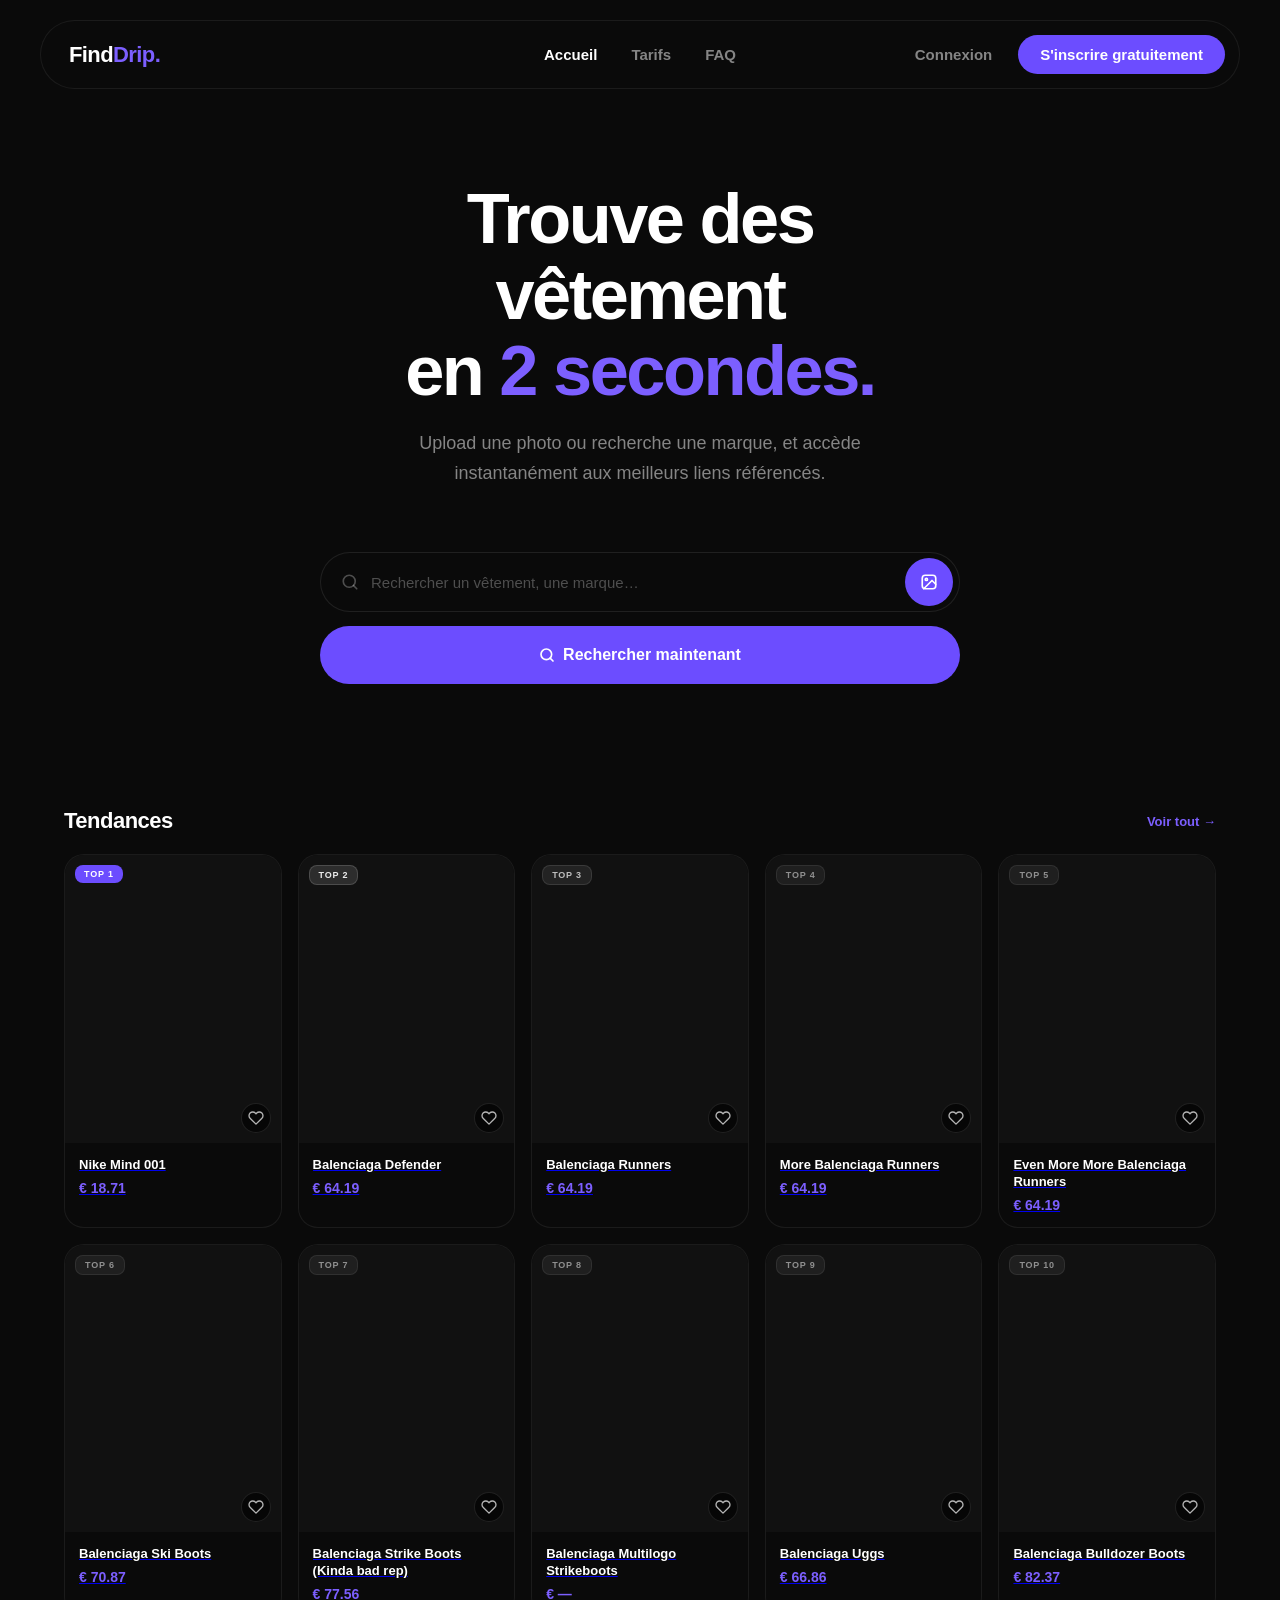
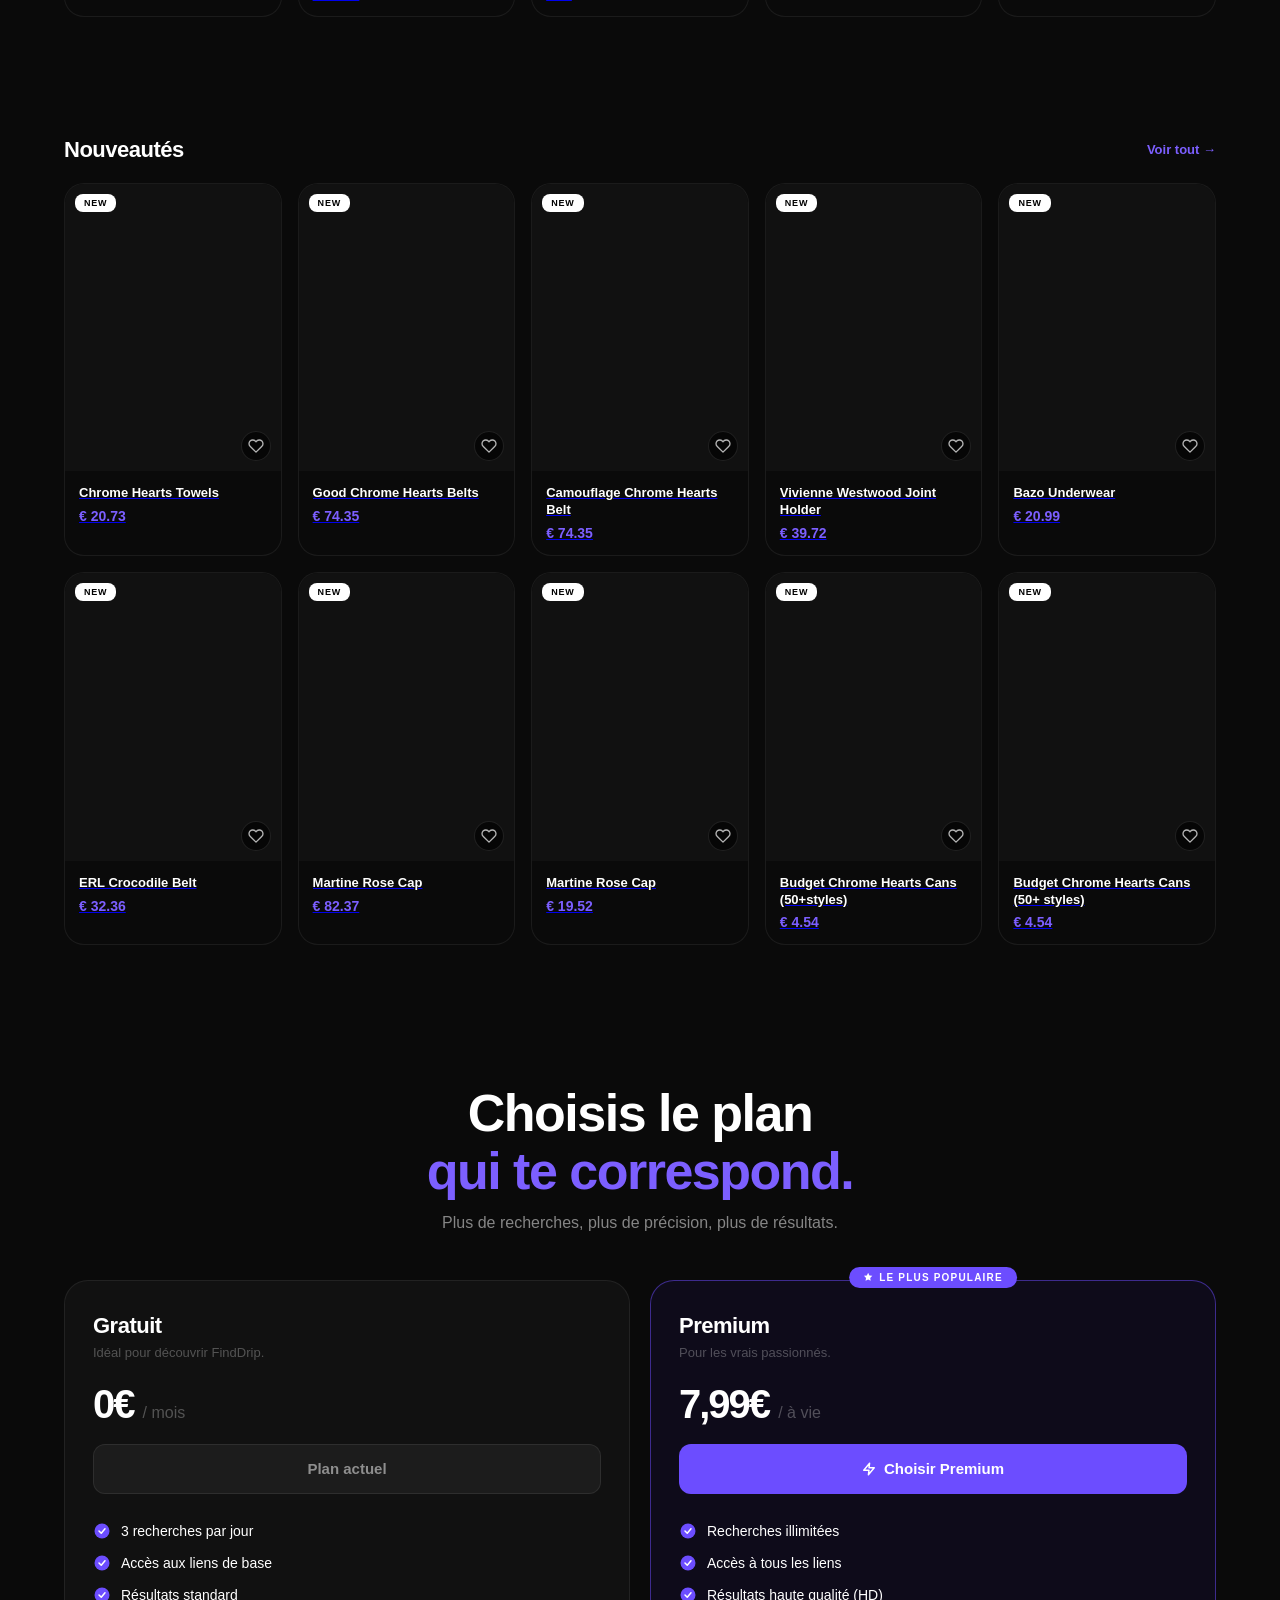
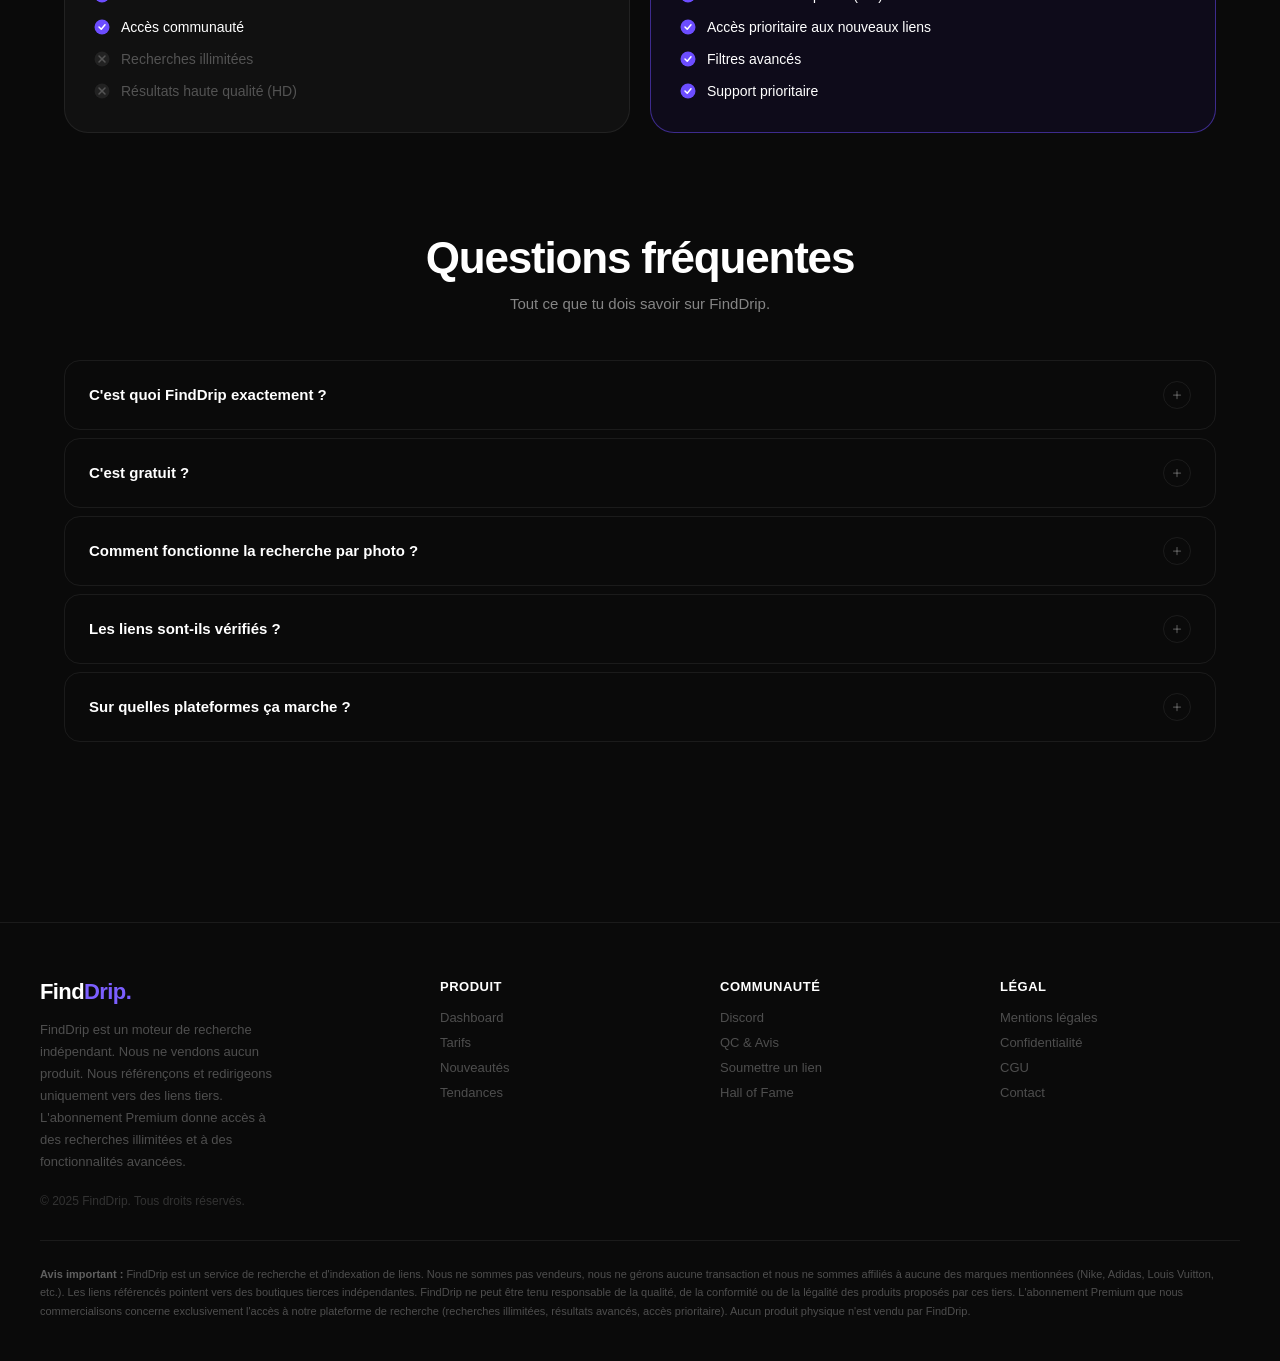
==== commit 13c90bf3: "Ajout 1623 produits + recherche live" ====
--- a/index.html
+++ b/index.html
@@ -23,8 +23,8 @@
               <a href="#faq" class="header-link">FAQ</a>
             </nav>
             <div class="header-actions">
-              <a href="#" class="header-login">Connexion</a>
-              <a href="#" class="header-cta">S'inscrire gratuitement</a>
+              <a href="auth/connexion.html" class="header-login">Connexion</a>
+              <a href="auth/inscription.html" class="header-cta">S'inscrire gratuitement</a>
             </div>
             <button class="menu-btn" aria-label="Menu" id="menuBtn">
               <span></span><span></span><span></span>
@@ -40,8 +40,8 @@
             <a href="#faq" class="mobile-menu-link">FAQ</a>
           </nav>
           <div class="mobile-menu-actions">
-            <a href="#" class="mobile-menu-login">Connexion</a>
-            <a href="#" class="mobile-menu-cta">S'inscrire gratuitement</a>
+            <a href="auth/connexion.html" class="mobile-menu-login">Connexion</a>
+            <a href="auth/inscription.html" class="mobile-menu-cta">S'inscrire gratuitement</a>
           </div>
         </div>
 
@@ -80,202 +80,18 @@
           <section class="trending-section">
             <div class="trending-header">
               <h2 class="section-title">Tendances</h2>
-              <a href="#" class="see-all">Voir tout →</a>
-            </div>
-            <div class="trending-cards">
-
-              <div class="product-card">
-                <div class="product-img-wrap">
-                  <div class="rank-badge rank-1">TOP 1</div>
-                  <div class="product-img" style="background-image:url('https://images.unsplash.com/photo-1542291026-7eec264c27ff?w=400&q=80')"></div>
-                  <button class="fav-btn" aria-label="Favori"><svg width="16" height="16" viewBox="0 0 24 24" fill="none" stroke="currentColor" stroke-width="2" stroke-linecap="round" stroke-linejoin="round"><path d="M20.84 4.61a5.5 5.5 0 0 0-7.78 0L12 5.67l-1.06-1.06a5.5 5.5 0 0 0-7.78 7.78l1.06 1.06L12 21.23l7.78-7.78 1.06-1.06a5.5 5.5 0 0 0 0-7.78z"/></svg></button>
-                </div>
-                <div class="product-info"><span class="product-name">Nike Air Force 1 Low White</span><span class="product-price">€ 185</span></div>
-              </div>
-
-              <div class="product-card">
-                <div class="product-img-wrap">
-                  <div class="rank-badge rank-2">TOP 2</div>
-                  <div class="product-img" style="background-image:url('https://images.unsplash.com/photo-1608231387042-66d1773070a5?w=400&q=80')"></div>
-                  <button class="fav-btn" aria-label="Favori"><svg width="16" height="16" viewBox="0 0 24 24" fill="none" stroke="currentColor" stroke-width="2" stroke-linecap="round" stroke-linejoin="round"><path d="M20.84 4.61a5.5 5.5 0 0 0-7.78 0L12 5.67l-1.06-1.06a5.5 5.5 0 0 0-7.78 7.78l1.06 1.06L12 21.23l7.78-7.78 1.06-1.06a5.5 5.5 0 0 0 0-7.78z"/></svg></button>
-                </div>
-                <div class="product-info"><span class="product-name">Adidas Samba OG White Gum</span><span class="product-price">€ 210</span></div>
-              </div>
-
-              <div class="product-card">
-                <div class="product-img-wrap">
-                  <div class="rank-badge rank-3">TOP 3</div>
-                  <div class="product-img" style="background-image:url('https://images.unsplash.com/photo-1595950653106-6c9ebd614d3a?w=400&q=80')"></div>
-                  <button class="fav-btn" aria-label="Favori"><svg width="16" height="16" viewBox="0 0 24 24" fill="none" stroke="currentColor" stroke-width="2" stroke-linecap="round" stroke-linejoin="round"><path d="M20.84 4.61a5.5 5.5 0 0 0-7.78 0L12 5.67l-1.06-1.06a5.5 5.5 0 0 0-7.78 7.78l1.06 1.06L12 21.23l7.78-7.78 1.06-1.06a5.5 5.5 0 0 0 0-7.78z"/></svg></button>
-                </div>
-                <div class="product-info"><span class="product-name">Nike Dunk Low Panda</span><span class="product-price">€ 220</span></div>
-              </div>
-
-              <div class="product-card">
-                <div class="product-img-wrap">
-                  <div class="rank-badge" style="background:rgba(255,255,255,0.06);color:rgba(255,255,255,0.5);border:1px solid rgba(255,255,255,0.08)">TOP 4</div>
-                  <div class="product-img" style="background-image:url('https://images.unsplash.com/photo-1556906781-9a414e2a9c86?w=400&q=80')"></div>
-                  <button class="fav-btn" aria-label="Favori"><svg width="16" height="16" viewBox="0 0 24 24" fill="none" stroke="currentColor" stroke-width="2" stroke-linecap="round" stroke-linejoin="round"><path d="M20.84 4.61a5.5 5.5 0 0 0-7.78 0L12 5.67l-1.06-1.06a5.5 5.5 0 0 0-7.78 7.78l1.06 1.06L12 21.23l7.78-7.78 1.06-1.06a5.5 5.5 0 0 0 0-7.78z"/></svg></button>
-                </div>
-                <div class="product-info"><span class="product-name">Nike Jordan 1 Retro High OG</span><span class="product-price">€ 310</span></div>
-              </div>
-
-              <div class="product-card">
-                <div class="product-img-wrap">
-                  <div class="rank-badge" style="background:rgba(255,255,255,0.06);color:rgba(255,255,255,0.5);border:1px solid rgba(255,255,255,0.08)">TOP 5</div>
-                  <div class="product-img" style="background-image:url('https://images.unsplash.com/photo-1600269452121-4f2416e55c28?w=400&q=80')"></div>
-                  <button class="fav-btn" aria-label="Favori"><svg width="16" height="16" viewBox="0 0 24 24" fill="none" stroke="currentColor" stroke-width="2" stroke-linecap="round" stroke-linejoin="round"><path d="M20.84 4.61a5.5 5.5 0 0 0-7.78 0L12 5.67l-1.06-1.06a5.5 5.5 0 0 0-7.78 7.78l1.06 1.06L12 21.23l7.78-7.78 1.06-1.06a5.5 5.5 0 0 0 0-7.78z"/></svg></button>
-                </div>
-                <div class="product-info"><span class="product-name">Adidas Yeezy 350 V2 Bone</span><span class="product-price">€ 280</span></div>
-              </div>
-
-              <div class="product-card">
-                <div class="product-img-wrap">
-                  <div class="rank-badge" style="background:rgba(255,255,255,0.06);color:rgba(255,255,255,0.5);border:1px solid rgba(255,255,255,0.08)">TOP 6</div>
-                  <div class="product-img" style="background-image:url('https://images.unsplash.com/photo-1491553895911-0055eca6402d?w=400&q=80')"></div>
-                  <button class="fav-btn" aria-label="Favori"><svg width="16" height="16" viewBox="0 0 24 24" fill="none" stroke="currentColor" stroke-width="2" stroke-linecap="round" stroke-linejoin="round"><path d="M20.84 4.61a5.5 5.5 0 0 0-7.78 0L12 5.67l-1.06-1.06a5.5 5.5 0 0 0-7.78 7.78l1.06 1.06L12 21.23l7.78-7.78 1.06-1.06a5.5 5.5 0 0 0 0-7.78z"/></svg></button>
-                </div>
-                <div class="product-info"><span class="product-name">Nike Air Max 90 Essential</span><span class="product-price">€ 195</span></div>
-              </div>
-
-              <div class="product-card">
-                <div class="product-img-wrap">
-                  <div class="rank-badge" style="background:rgba(255,255,255,0.06);color:rgba(255,255,255,0.5);border:1px solid rgba(255,255,255,0.08)">TOP 7</div>
-                  <div class="product-img" style="background-image:url('https://images.unsplash.com/photo-1603808033192-082d6919d3e1?w=400&q=80')"></div>
-                  <button class="fav-btn" aria-label="Favori"><svg width="16" height="16" viewBox="0 0 24 24" fill="none" stroke="currentColor" stroke-width="2" stroke-linecap="round" stroke-linejoin="round"><path d="M20.84 4.61a5.5 5.5 0 0 0-7.78 0L12 5.67l-1.06-1.06a5.5 5.5 0 0 0-7.78 7.78l1.06 1.06L12 21.23l7.78-7.78 1.06-1.06a5.5 5.5 0 0 0 0-7.78z"/></svg></button>
-                </div>
-                <div class="product-info"><span class="product-name">Adidas Ultraboost 22</span><span class="product-price">€ 260</span></div>
-              </div>
-
-              <div class="product-card">
-                <div class="product-img-wrap">
-                  <div class="rank-badge" style="background:rgba(255,255,255,0.06);color:rgba(255,255,255,0.5);border:1px solid rgba(255,255,255,0.08)">TOP 8</div>
-                  <div class="product-img" style="background-image:url('https://images.unsplash.com/photo-1552346154-21d32810aba3?w=400&q=80')"></div>
-                  <button class="fav-btn" aria-label="Favori"><svg width="16" height="16" viewBox="0 0 24 24" fill="none" stroke="currentColor" stroke-width="2" stroke-linecap="round" stroke-linejoin="round"><path d="M20.84 4.61a5.5 5.5 0 0 0-7.78 0L12 5.67l-1.06-1.06a5.5 5.5 0 0 0-7.78 7.78l1.06 1.06L12 21.23l7.78-7.78 1.06-1.06a5.5 5.5 0 0 0 0-7.78z"/></svg></button>
-                </div>
-                <div class="product-info"><span class="product-name">Nike Cortez Classic OG</span><span class="product-price">€ 170</span></div>
-              </div>
-
-              <div class="product-card">
-                <div class="product-img-wrap">
-                  <div class="rank-badge" style="background:rgba(255,255,255,0.06);color:rgba(255,255,255,0.5);border:1px solid rgba(255,255,255,0.08)">TOP 9</div>
-                  <div class="product-img" style="background-image:url('https://images.unsplash.com/photo-1539185441755-769473a23570?w=400&q=80')"></div>
-                  <button class="fav-btn" aria-label="Favori"><svg width="16" height="16" viewBox="0 0 24 24" fill="none" stroke="currentColor" stroke-width="2" stroke-linecap="round" stroke-linejoin="round"><path d="M20.84 4.61a5.5 5.5 0 0 0-7.78 0L12 5.67l-1.06-1.06a5.5 5.5 0 0 0-7.78 7.78l1.06 1.06L12 21.23l7.78-7.78 1.06-1.06a5.5 5.5 0 0 0 0-7.78z"/></svg></button>
-                </div>
-                <div class="product-info"><span class="product-name">Adidas Forum Low White</span><span class="product-price">€ 190</span></div>
-              </div>
-
-              <div class="product-card">
-                <div class="product-img-wrap">
-                  <div class="rank-badge" style="background:rgba(255,255,255,0.06);color:rgba(255,255,255,0.5);border:1px solid rgba(255,255,255,0.08)">TOP 10</div>
-                  <div class="product-img" style="background-image:url('https://images.unsplash.com/photo-1584735175315-9d5df23be620?w=400&q=80')"></div>
-                  <button class="fav-btn" aria-label="Favori"><svg width="16" height="16" viewBox="0 0 24 24" fill="none" stroke="currentColor" stroke-width="2" stroke-linecap="round" stroke-linejoin="round"><path d="M20.84 4.61a5.5 5.5 0 0 0-7.78 0L12 5.67l-1.06-1.06a5.5 5.5 0 0 0-7.78 7.78l1.06 1.06L12 21.23l7.78-7.78 1.06-1.06a5.5 5.5 0 0 0 0-7.78z"/></svg></button>
-                </div>
-                <div class="product-info"><span class="product-name">Nike Blazer Mid 77 Vintage</span><span class="product-price">€ 175</span></div>
-              </div>
-
-            </div>
+              <a href="dashboard/recherche.html" class="see-all">Voir tout →</a>
+            </div>
+            <div class="trending-cards" data-catalog data-count="10" data-rank></div>
           </section>
 
           <!-- NOUVEAUTÉS -->
           <section class="nouveautes-section">
             <div class="trending-header">
               <h2 class="section-title">Nouveautés</h2>
-              <a href="#" class="see-all">Voir tout →</a>
-            </div>
-            <div class="nouveautes-grid">
-
-              <div class="product-card">
-                <div class="product-img-wrap">
-                  <div class="new-badge">NEW</div>
-                  <div class="product-img" style="background-image:url('https://images.unsplash.com/photo-1556821840-3a63f15732ce?w=400&q=80')"></div>
-                  <button class="fav-btn" aria-label="Favori"><svg width="16" height="16" viewBox="0 0 24 24" fill="none" stroke="currentColor" stroke-width="2" stroke-linecap="round" stroke-linejoin="round"><path d="M20.84 4.61a5.5 5.5 0 0 0-7.78 0L12 5.67l-1.06-1.06a5.5 5.5 0 0 0-7.78 7.78l1.06 1.06L12 21.23l7.78-7.78 1.06-1.06a5.5 5.5 0 0 0 0-7.78z"/></svg></button>
-                </div>
-                <div class="product-info"><span class="product-name">Louis Vuitton Monogram Hoodie</span><span class="product-price">€ 520</span></div>
-              </div>
-
-              <div class="product-card">
-                <div class="product-img-wrap">
-                  <div class="new-badge">NEW</div>
-                  <div class="product-img" style="background-image:url('https://images.unsplash.com/photo-1611911813383-67769b37a149?w=400&q=80')"></div>
-                  <button class="fav-btn" aria-label="Favori"><svg width="16" height="16" viewBox="0 0 24 24" fill="none" stroke="currentColor" stroke-width="2" stroke-linecap="round" stroke-linejoin="round"><path d="M20.84 4.61a5.5 5.5 0 0 0-7.78 0L12 5.67l-1.06-1.06a5.5 5.5 0 0 0-7.78 7.78l1.06 1.06L12 21.23l7.78-7.78 1.06-1.06a5.5 5.5 0 0 0 0-7.78z"/></svg></button>
-                </div>
-                <div class="product-info"><span class="product-name">Nike Tech Fleece Full-Zip</span><span class="product-price">€ 245</span></div>
-              </div>
-
-              <div class="product-card">
-                <div class="product-img-wrap">
-                  <div class="new-badge">NEW</div>
-                  <div class="product-img" style="background-image:url('https://images.unsplash.com/photo-1624378439575-d8705ad7ae80?w=400&q=80')"></div>
-                  <button class="fav-btn" aria-label="Favori"><svg width="16" height="16" viewBox="0 0 24 24" fill="none" stroke="currentColor" stroke-width="2" stroke-linecap="round" stroke-linejoin="round"><path d="M20.84 4.61a5.5 5.5 0 0 0-7.78 0L12 5.67l-1.06-1.06a5.5 5.5 0 0 0-7.78 7.78l1.06 1.06L12 21.23l7.78-7.78 1.06-1.06a5.5 5.5 0 0 0 0-7.78z"/></svg></button>
-                </div>
-                <div class="product-info"><span class="product-name">Adidas Originals Trefoil Tee</span><span class="product-price">€ 95</span></div>
-              </div>
-
-              <div class="product-card">
-                <div class="product-img-wrap">
-                  <div class="new-badge">NEW</div>
-                  <div class="product-img" style="background-image:url('https://images.unsplash.com/photo-1591047139829-d91aecb6caea?w=400&q=80')"></div>
-                  <button class="fav-btn" aria-label="Favori"><svg width="16" height="16" viewBox="0 0 24 24" fill="none" stroke="currentColor" stroke-width="2" stroke-linecap="round" stroke-linejoin="round"><path d="M20.84 4.61a5.5 5.5 0 0 0-7.78 0L12 5.67l-1.06-1.06a5.5 5.5 0 0 0-7.78 7.78l1.06 1.06L12 21.23l7.78-7.78 1.06-1.06a5.5 5.5 0 0 0 0-7.78z"/></svg></button>
-                </div>
-                <div class="product-info"><span class="product-name">Nike ACG Storm-FIT Jacket</span><span class="product-price">€ 380</span></div>
-              </div>
-
-              <div class="product-card">
-                <div class="product-img-wrap">
-                  <div class="new-badge">NEW</div>
-                  <div class="product-img" style="background-image:url('https://images.unsplash.com/photo-1523381210434-271e8be1f52b?w=400&q=80')"></div>
-                  <button class="fav-btn" aria-label="Favori"><svg width="16" height="16" viewBox="0 0 24 24" fill="none" stroke="currentColor" stroke-width="2" stroke-linecap="round" stroke-linejoin="round"><path d="M20.84 4.61a5.5 5.5 0 0 0-7.78 0L12 5.67l-1.06-1.06a5.5 5.5 0 0 0-7.78 7.78l1.06 1.06L12 21.23l7.78-7.78 1.06-1.06a5.5 5.5 0 0 0 0-7.78z"/></svg></button>
-                </div>
-                <div class="product-info"><span class="product-name">Louis Vuitton Damier Shirt</span><span class="product-price">€ 460</span></div>
-              </div>
-
-              <div class="product-card">
-                <div class="product-img-wrap">
-                  <div class="new-badge">NEW</div>
-                  <div class="product-img" style="background-image:url('https://images.unsplash.com/photo-1503341504253-dff4815485f1?w=400&q=80')"></div>
-                  <button class="fav-btn" aria-label="Favori"><svg width="16" height="16" viewBox="0 0 24 24" fill="none" stroke="currentColor" stroke-width="2" stroke-linecap="round" stroke-linejoin="round"><path d="M20.84 4.61a5.5 5.5 0 0 0-7.78 0L12 5.67l-1.06-1.06a5.5 5.5 0 0 0-7.78 7.78l1.06 1.06L12 21.23l7.78-7.78 1.06-1.06a5.5 5.5 0 0 0 0-7.78z"/></svg></button>
-                </div>
-                <div class="product-info"><span class="product-name">Adidas Campus 00s Beige</span><span class="product-price">€ 200</span></div>
-              </div>
-
-              <div class="product-card">
-                <div class="product-img-wrap">
-                  <div class="new-badge">NEW</div>
-                  <div class="product-img" style="background-image:url('https://images.unsplash.com/photo-1548036328-c9fa89d128fa?w=400&q=80')"></div>
-                  <button class="fav-btn" aria-label="Favori"><svg width="16" height="16" viewBox="0 0 24 24" fill="none" stroke="currentColor" stroke-width="2" stroke-linecap="round" stroke-linejoin="round"><path d="M20.84 4.61a5.5 5.5 0 0 0-7.78 0L12 5.67l-1.06-1.06a5.5 5.5 0 0 0-7.78 7.78l1.06 1.06L12 21.23l7.78-7.78 1.06-1.06a5.5 5.5 0 0 0 0-7.78z"/></svg></button>
-                </div>
-                <div class="product-info"><span class="product-name">Nike x Off-White Blazer</span><span class="product-price">€ 420</span></div>
-              </div>
-
-              <div class="product-card">
-                <div class="product-img-wrap">
-                  <div class="new-badge">NEW</div>
-                  <div class="product-img" style="background-image:url('https://images.unsplash.com/photo-1558618666-fcd25c85cd64?w=400&q=80')"></div>
-                  <button class="fav-btn" aria-label="Favori"><svg width="16" height="16" viewBox="0 0 24 24" fill="none" stroke="currentColor" stroke-width="2" stroke-linecap="round" stroke-linejoin="round"><path d="M20.84 4.61a5.5 5.5 0 0 0-7.78 0L12 5.67l-1.06-1.06a5.5 5.5 0 0 0-7.78 7.78l1.06 1.06L12 21.23l7.78-7.78 1.06-1.06a5.5 5.5 0 0 0 0-7.78z"/></svg></button>
-                </div>
-                <div class="product-info"><span class="product-name">LV Archlight 2.0 Sneaker</span><span class="product-price">€ 680</span></div>
-              </div>
-
-              <div class="product-card">
-                <div class="product-img-wrap">
-                  <div class="new-badge">NEW</div>
-                  <div class="product-img" style="background-image:url('https://images.unsplash.com/photo-1542291026-7eec264c27ff?w=400&q=80')"></div>
-                  <button class="fav-btn" aria-label="Favori"><svg width="16" height="16" viewBox="0 0 24 24" fill="none" stroke="currentColor" stroke-width="2" stroke-linecap="round" stroke-linejoin="round"><path d="M20.84 4.61a5.5 5.5 0 0 0-7.78 0L12 5.67l-1.06-1.06a5.5 5.5 0 0 0-7.78 7.78l1.06 1.06L12 21.23l7.78-7.78 1.06-1.06a5.5 5.5 0 0 0 0-7.78z"/></svg></button>
-                </div>
-                <div class="product-info"><span class="product-name">Nike SB Dunk Low Pro</span><span class="product-price">€ 230</span></div>
-              </div>
-
-              <div class="product-card">
-                <div class="product-img-wrap">
-                  <div class="new-badge">NEW</div>
-                  <div class="product-img" style="background-image:url('https://images.unsplash.com/photo-1556906781-9a414e2a9c86?w=400&q=80')"></div>
-                  <button class="fav-btn" aria-label="Favori"><svg width="16" height="16" viewBox="0 0 24 24" fill="none" stroke="currentColor" stroke-width="2" stroke-linecap="round" stroke-linejoin="round"><path d="M20.84 4.61a5.5 5.5 0 0 0-7.78 0L12 5.67l-1.06-1.06a5.5 5.5 0 0 0-7.78 7.78l1.06 1.06L12 21.23l7.78-7.78 1.06-1.06a5.5 5.5 0 0 0 0-7.78z"/></svg></button>
-                </div>
-                <div class="product-info"><span class="product-name">Adidas NMD R1 Triple Black</span><span class="product-price">€ 240</span></div>
-              </div>
-
-            </div>
+              <a href="dashboard/recherche.html" class="see-all">Voir tout →</a>
+            </div>
+            <div class="nouveautes-grid" data-catalog data-count="10" data-offset="-10" data-new-badge></div>
           </section>
 
           <!-- PRICING -->
@@ -442,8 +258,8 @@
               <h4>Produit</h4>
               <a href="dashboard/accueil.html">Dashboard</a>
               <a href="#tarifs">Tarifs</a>
-              <a href="#">Nouveautés</a>
-              <a href="#">Tendances</a>
+              <a href="dashboard/recherche.html">Nouveautés</a>
+              <a href="dashboard/tendances.html">Tendances</a>
             </div>
             <div class="footer-col">
               <h4>Communauté</h4>
@@ -475,20 +291,23 @@
             <svg width="22" height="22" viewBox="0 0 24 24" fill="none" stroke="currentColor" stroke-width="2" stroke-linecap="round" stroke-linejoin="round"><path d="M3 9l9-7 9 7v11a2 2 0 0 1-2 2H5a2 2 0 0 1-2-2z"/><polyline points="9 22 9 12 15 12 15 22"/></svg>
             <span>Accueil</span>
           </a>
-          <a href="pages/recherche.html" class="nav-item" aria-label="Rechercher">
+          <a href="dashboard/recherche.html" class="nav-item" aria-label="Rechercher">
             <svg width="22" height="22" viewBox="0 0 24 24" fill="none" stroke="currentColor" stroke-width="2" stroke-linecap="round" stroke-linejoin="round"><circle cx="11" cy="11" r="8"/><line x1="21" y1="21" x2="16.65" y2="16.65"/></svg>
             <span>Rechercher</span>
           </a>
-          <a href="pages/favoris.html" class="nav-item" aria-label="Favoris">
+          <a href="dashboard/favoris.html" class="nav-item" aria-label="Favoris">
             <svg width="22" height="22" viewBox="0 0 24 24" fill="none" stroke="currentColor" stroke-width="2" stroke-linecap="round" stroke-linejoin="round"><path d="M20.84 4.61a5.5 5.5 0 0 0-7.78 0L12 5.67l-1.06-1.06a5.5 5.5 0 0 0-7.78 7.78l1.06 1.06L12 21.23l7.78-7.78 1.06-1.06a5.5 5.5 0 0 0 0-7.78z"/></svg>
             <span>Favoris</span>
           </a>
-          <a href="pages/profil.html" class="nav-item" aria-label="Profil">
+          <a href="dashboard/profil.html" class="nav-item" aria-label="Profil">
             <svg width="22" height="22" viewBox="0 0 24 24" fill="none" stroke="currentColor" stroke-width="2" stroke-linecap="round" stroke-linejoin="round"><path d="M20 21v-2a4 4 0 0 0-4-4H8a4 4 0 0 0-4 4v2"/><circle cx="12" cy="7" r="4"/></svg>
             <span>Profil</span>
           </a>
         </nav>
 
+  <script src="products.js"></script>
+  <script src="products-ui.js"></script>
+  <script src="catalog.js"></script>
   <script src="app.js"></script>
 </body>
 </html>
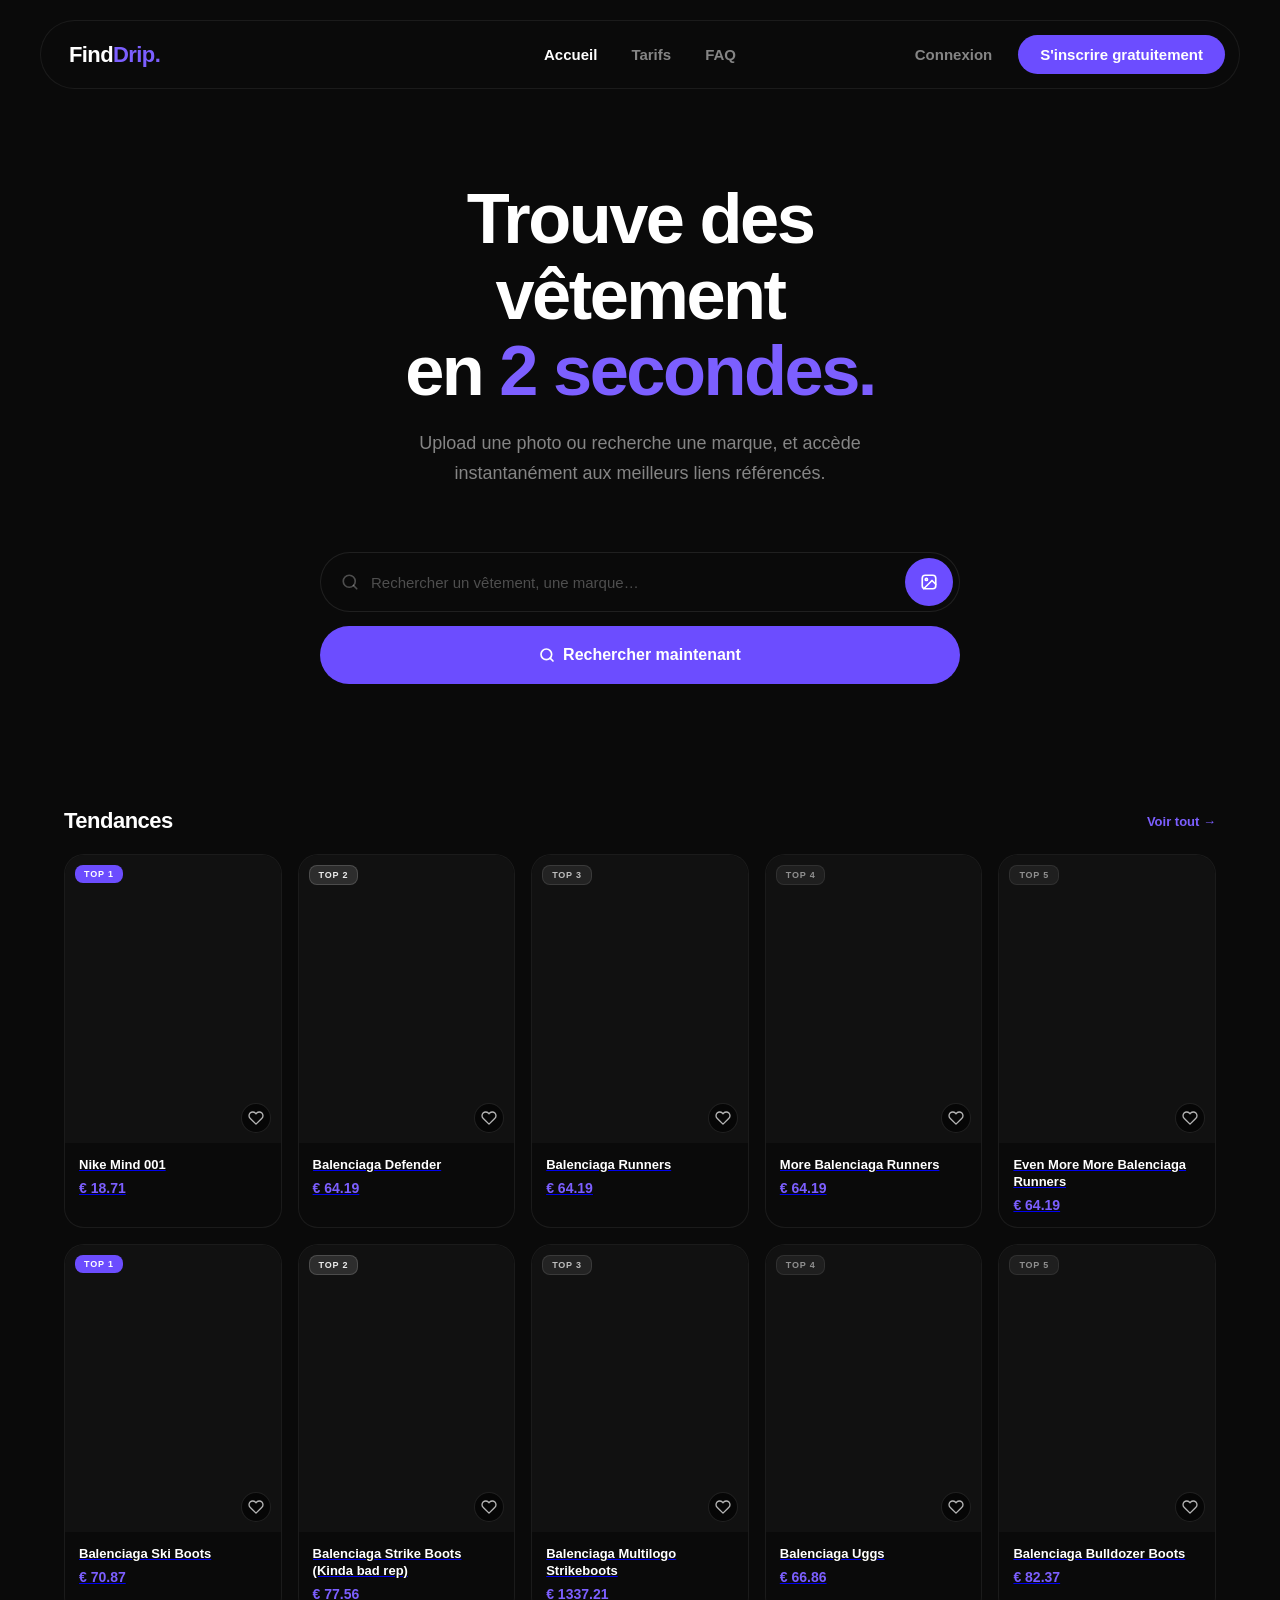
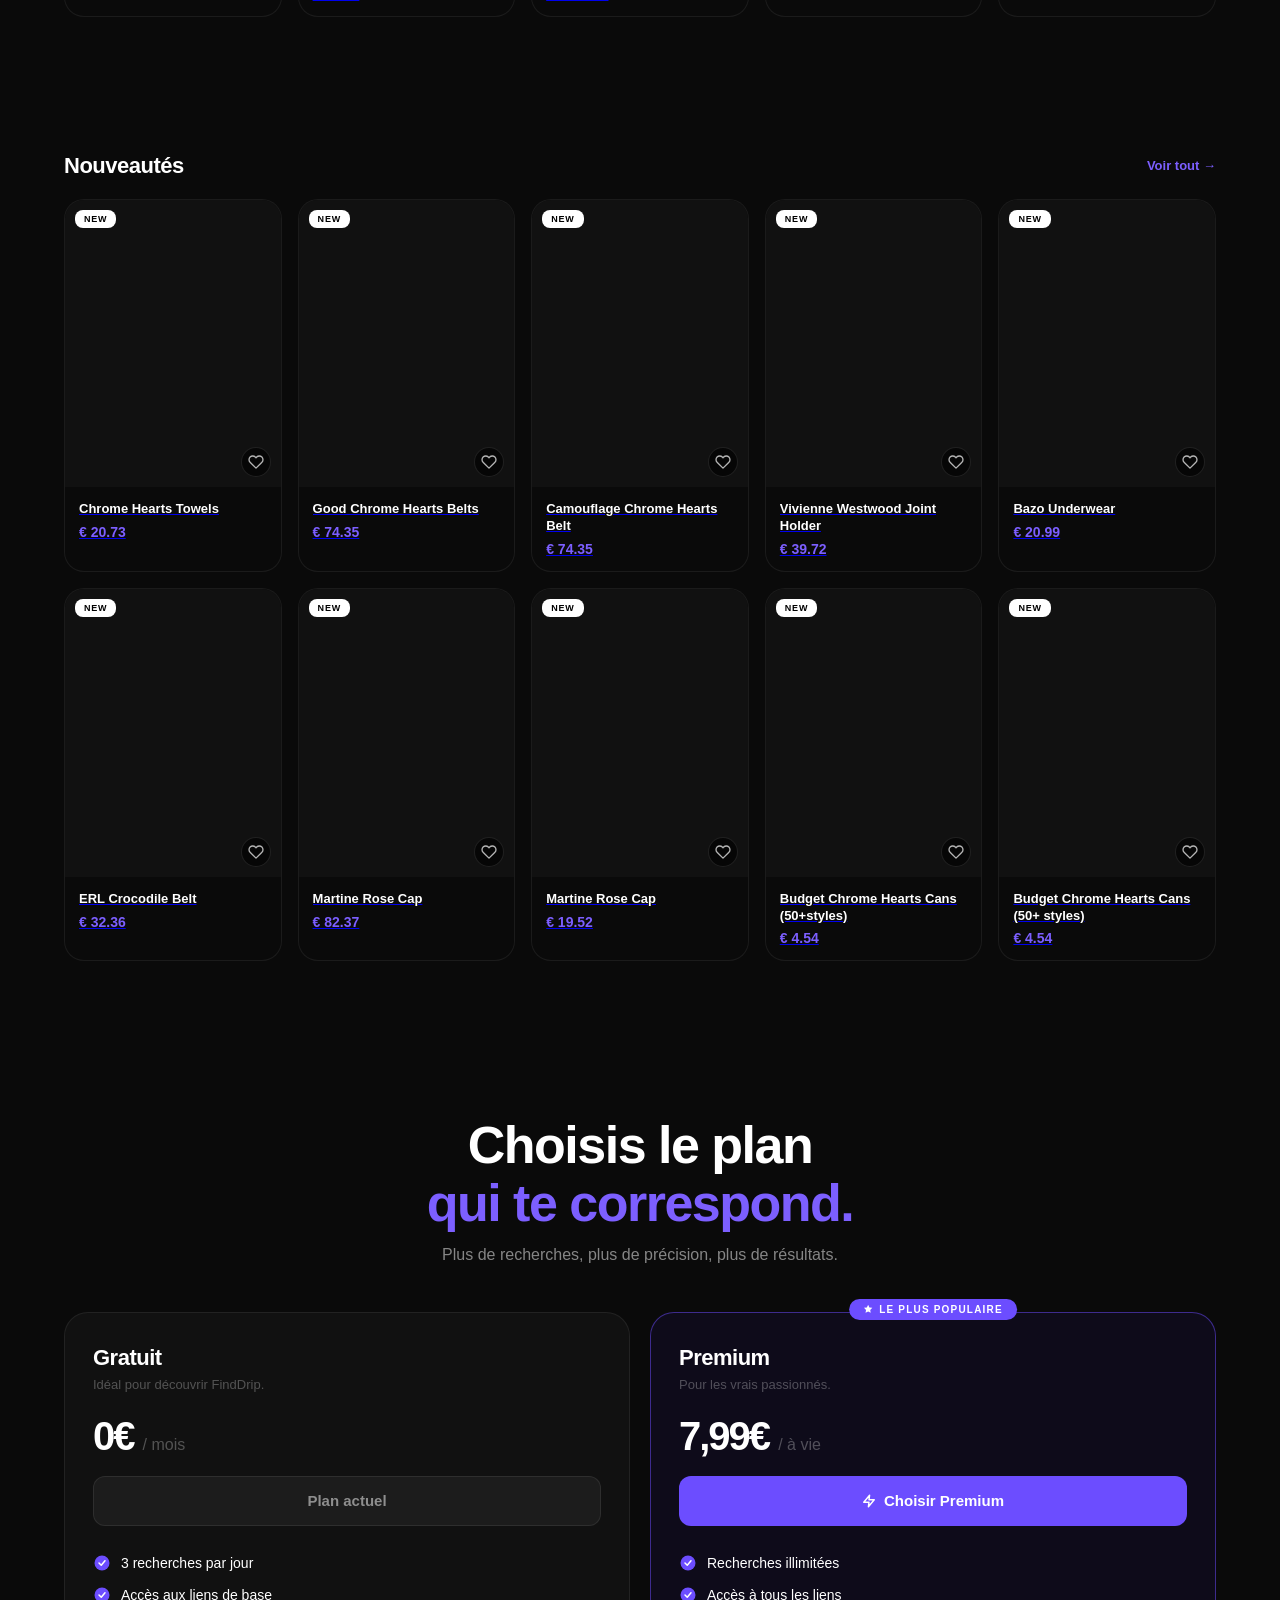
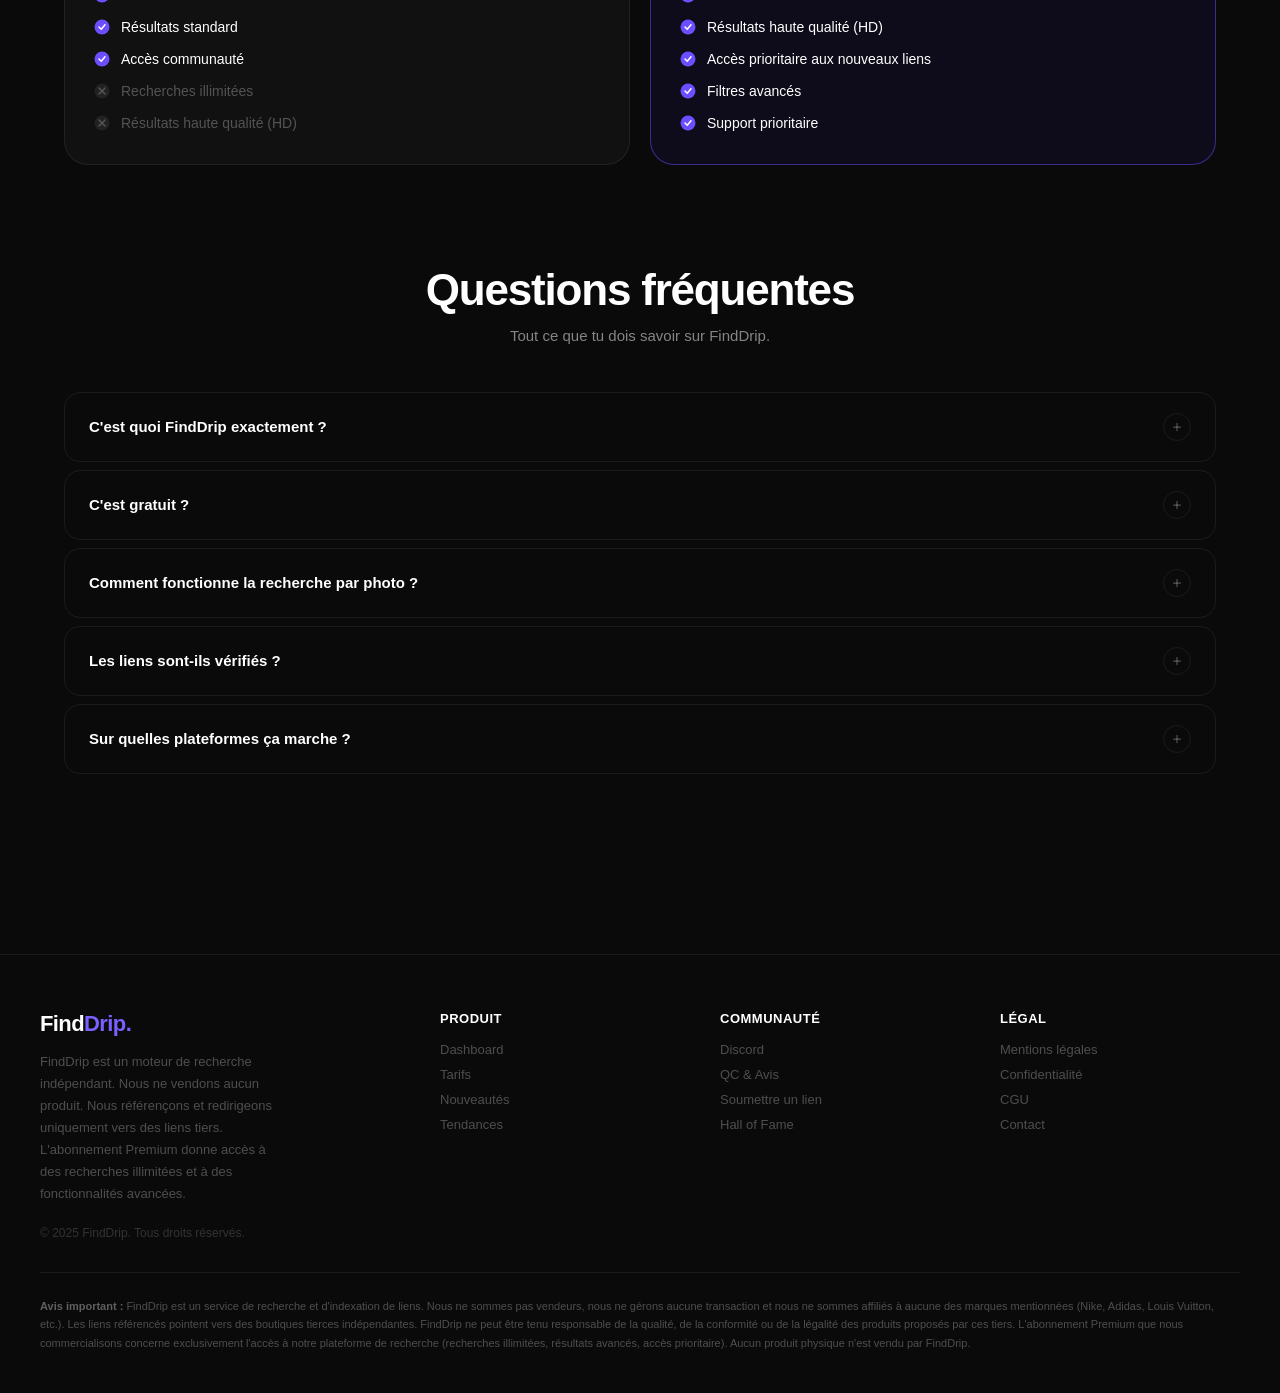
==== commit e5b390b4: "2 lignes scroll indépendantes mobile" ====
--- a/index.html
+++ b/index.html
@@ -82,7 +82,8 @@
               <h2 class="section-title">Tendances</h2>
               <a href="dashboard/recherche.html" class="see-all">Voir tout →</a>
             </div>
-            <div class="trending-cards" data-catalog data-count="10" data-rank></div>
+            <div class="trending-row" data-catalog data-count="5" data-rank data-start="0"></div>
+            <div class="trending-row" data-catalog data-count="5" data-rank data-start="5"></div>
           </section>
 
           <!-- NOUVEAUTÉS -->
@@ -91,7 +92,8 @@
               <h2 class="section-title">Nouveautés</h2>
               <a href="dashboard/recherche.html" class="see-all">Voir tout →</a>
             </div>
-            <div class="nouveautes-grid" data-catalog data-count="10" data-offset="-10" data-new-badge></div>
+            <div class="trending-row" data-catalog data-count="5" data-offset="-10" data-new-badge></div>
+            <div class="trending-row" data-catalog data-count="5" data-offset="-5" data-new-badge></div>
           </section>
 
           <!-- PRICING -->
@@ -308,6 +310,24 @@
   <script src="products.js"></script>
   <script src="products-ui.js"></script>
   <script src="catalog.js"></script>
+  <!-- AUTH POPUP -->
+  <div class="auth-popup-overlay" id="authPopup">
+    <div class="auth-popup">
+      <button class="auth-popup-close" id="authPopupClose">
+        <svg width="18" height="18" viewBox="0 0 24 24" fill="none" stroke="currentColor" stroke-width="2.5" stroke-linecap="round" stroke-linejoin="round"><line x1="18" y1="6" x2="6" y2="18"/><line x1="6" y1="6" x2="18" y2="18"/></svg>
+      </button>
+      <a href="index.html" class="auth-popup-logo">
+        <span class="logo-find">Find</span><span class="logo-drip">Drip.</span>
+      </a>
+      <h2 class="auth-popup-title">Connecte-toi pour continuer</h2>
+      <p class="auth-popup-sub">Crée un compte gratuit pour accéder à la recherche, tes favoris et ton profil.</p>
+      <div class="auth-popup-btns">
+        <a href="auth/inscription.html" class="auth-popup-cta">Créer un compte gratuit</a>
+        <a href="auth/connexion.html" class="auth-popup-login">J'ai déjà un compte</a>
+      </div>
+    </div>
+  </div>
+
   <script src="app.js"></script>
 </body>
 </html>
--- a/style.css
+++ b/style.css
@@ -352,6 +352,13 @@
   gap: 16px;
 }
 
+.trending-row {
+  display: grid;
+  grid-template-columns: repeat(auto-fill, minmax(180px, 1fr));
+  gap: 16px;
+  margin-bottom: 16px;
+}
+
 .product-card {
   background: var(--surface-2);
   border: 1px solid var(--border);
@@ -825,40 +832,26 @@
   .features-grid { grid-template-columns: repeat(2, 1fr); gap: 10px; }
   .feature-card { padding: 16px 10px; }
 
-  /* Trending: 2 lignes scroll horizontal */
+  /* Trending: 2 lignes indépendantes scroll horizontal */
   .trending-section { padding: 28px 0 16px; }
-  .trending-cards {
-    display: grid;
-    grid-template-columns: repeat(5, 148px);
-    grid-template-rows: 1fr 1fr;
-    grid-auto-flow: column;
+  .trending-section .trending-row,
+  .nouveautes-section .trending-row {
+    display: flex;
     gap: 12px;
     overflow-x: auto;
     scroll-snap-type: x mandatory;
-    padding-bottom: 6px;
+    padding-bottom: 10px;
   }
-  .trending-cards::-webkit-scrollbar { display: none; }
-  .trending-cards .product-card {
+  .trending-section .trending-row::-webkit-scrollbar,
+  .nouveautes-section .trending-row::-webkit-scrollbar { display: none; }
+  .trending-row .product-card {
+    flex-shrink: 0;
     width: 148px;
     scroll-snap-align: start;
   }
-  .trending-cards .product-img-wrap { aspect-ratio: auto; height: 150px; }
-
-  /* Nouveautés mobile : 2 lignes scroll horizontal */
+  .trending-row .product-img-wrap { aspect-ratio: auto; height: 168px; }
+
   .nouveautes-section { padding: 40px 0 16px; }
-  .nouveautes-grid {
-    display: grid;
-    grid-template-columns: repeat(5, 148px);
-    grid-template-rows: 1fr 1fr;
-    grid-auto-flow: column;
-    gap: 12px;
-    overflow-x: auto;
-    scroll-snap-type: x mandatory;
-    padding-bottom: 6px;
-  }
-  .nouveautes-grid::-webkit-scrollbar { display: none; }
-  .nouveautes-grid .product-card { width: 148px; scroll-snap-align: start; }
-  .nouveautes-grid .product-img-wrap { aspect-ratio: auto; height: 150px; }
 
   /* FAQ mobile */
   .faq-section { padding: 40px 0 24px; }
@@ -1039,3 +1032,117 @@
   transition: opacity 0.2s;
 }
 .mobile-menu-cta:hover { opacity: 0.88; }
+
+/* ═══════════════════════════════════
+   AUTH POPUP
+═══════════════════════════════════ */
+.auth-popup-overlay {
+  display: none;
+  position: fixed;
+  inset: 0;
+  background: rgba(0,0,0,0.75);
+  backdrop-filter: blur(12px);
+  -webkit-backdrop-filter: blur(12px);
+  z-index: 500;
+  align-items: center;
+  justify-content: center;
+  padding: 24px;
+}
+.auth-popup-overlay.open {
+  display: flex;
+}
+
+.auth-popup {
+  background: var(--surface-2);
+  border: 1px solid var(--border);
+  border-radius: 24px;
+  padding: 40px 32px;
+  max-width: 380px;
+  width: 100%;
+  display: flex;
+  flex-direction: column;
+  align-items: center;
+  text-align: center;
+  gap: 16px;
+  position: relative;
+  animation: popupIn 0.25s ease;
+}
+@keyframes popupIn {
+  from { opacity: 0; transform: scale(0.92) translateY(12px); }
+  to { opacity: 1; transform: scale(1) translateY(0); }
+}
+
+.auth-popup-close {
+  position: absolute;
+  top: 16px;
+  right: 16px;
+  background: none;
+  border: none;
+  color: var(--text-muted);
+  cursor: pointer;
+  padding: 4px;
+  transition: color 0.2s;
+}
+.auth-popup-close:hover { color: var(--text-primary); }
+
+.auth-popup-logo {
+  font-size: 24px;
+  font-weight: 900;
+  letter-spacing: -0.6px;
+  text-decoration: none;
+}
+
+.auth-popup-title {
+  font-size: 20px;
+  font-weight: 900;
+  color: var(--text-primary);
+  letter-spacing: -0.5px;
+}
+
+.auth-popup-sub {
+  font-size: 14px;
+  color: var(--text-muted);
+  line-height: 1.5;
+  font-weight: 400;
+  max-width: 300px;
+}
+
+.auth-popup-btns {
+  width: 100%;
+  display: flex;
+  flex-direction: column;
+  gap: 10px;
+  margin-top: 8px;
+}
+
+.auth-popup-cta {
+  width: 100%;
+  padding: 14px;
+  background: var(--purple);
+  color: #fff;
+  text-decoration: none;
+  font-size: 15px;
+  font-weight: 700;
+  border-radius: 14px;
+  text-align: center;
+  transition: opacity 0.2s;
+}
+.auth-popup-cta:hover { opacity: 0.9; }
+
+.auth-popup-login {
+  width: 100%;
+  padding: 14px;
+  background: none;
+  border: 1px solid var(--border);
+  color: var(--text-secondary);
+  text-decoration: none;
+  font-size: 14px;
+  font-weight: 600;
+  border-radius: 14px;
+  text-align: center;
+  transition: background 0.2s, border-color 0.2s;
+}
+.auth-popup-login:hover {
+  background: rgba(255,255,255,0.04);
+  border-color: rgba(255,255,255,0.12);
+}
